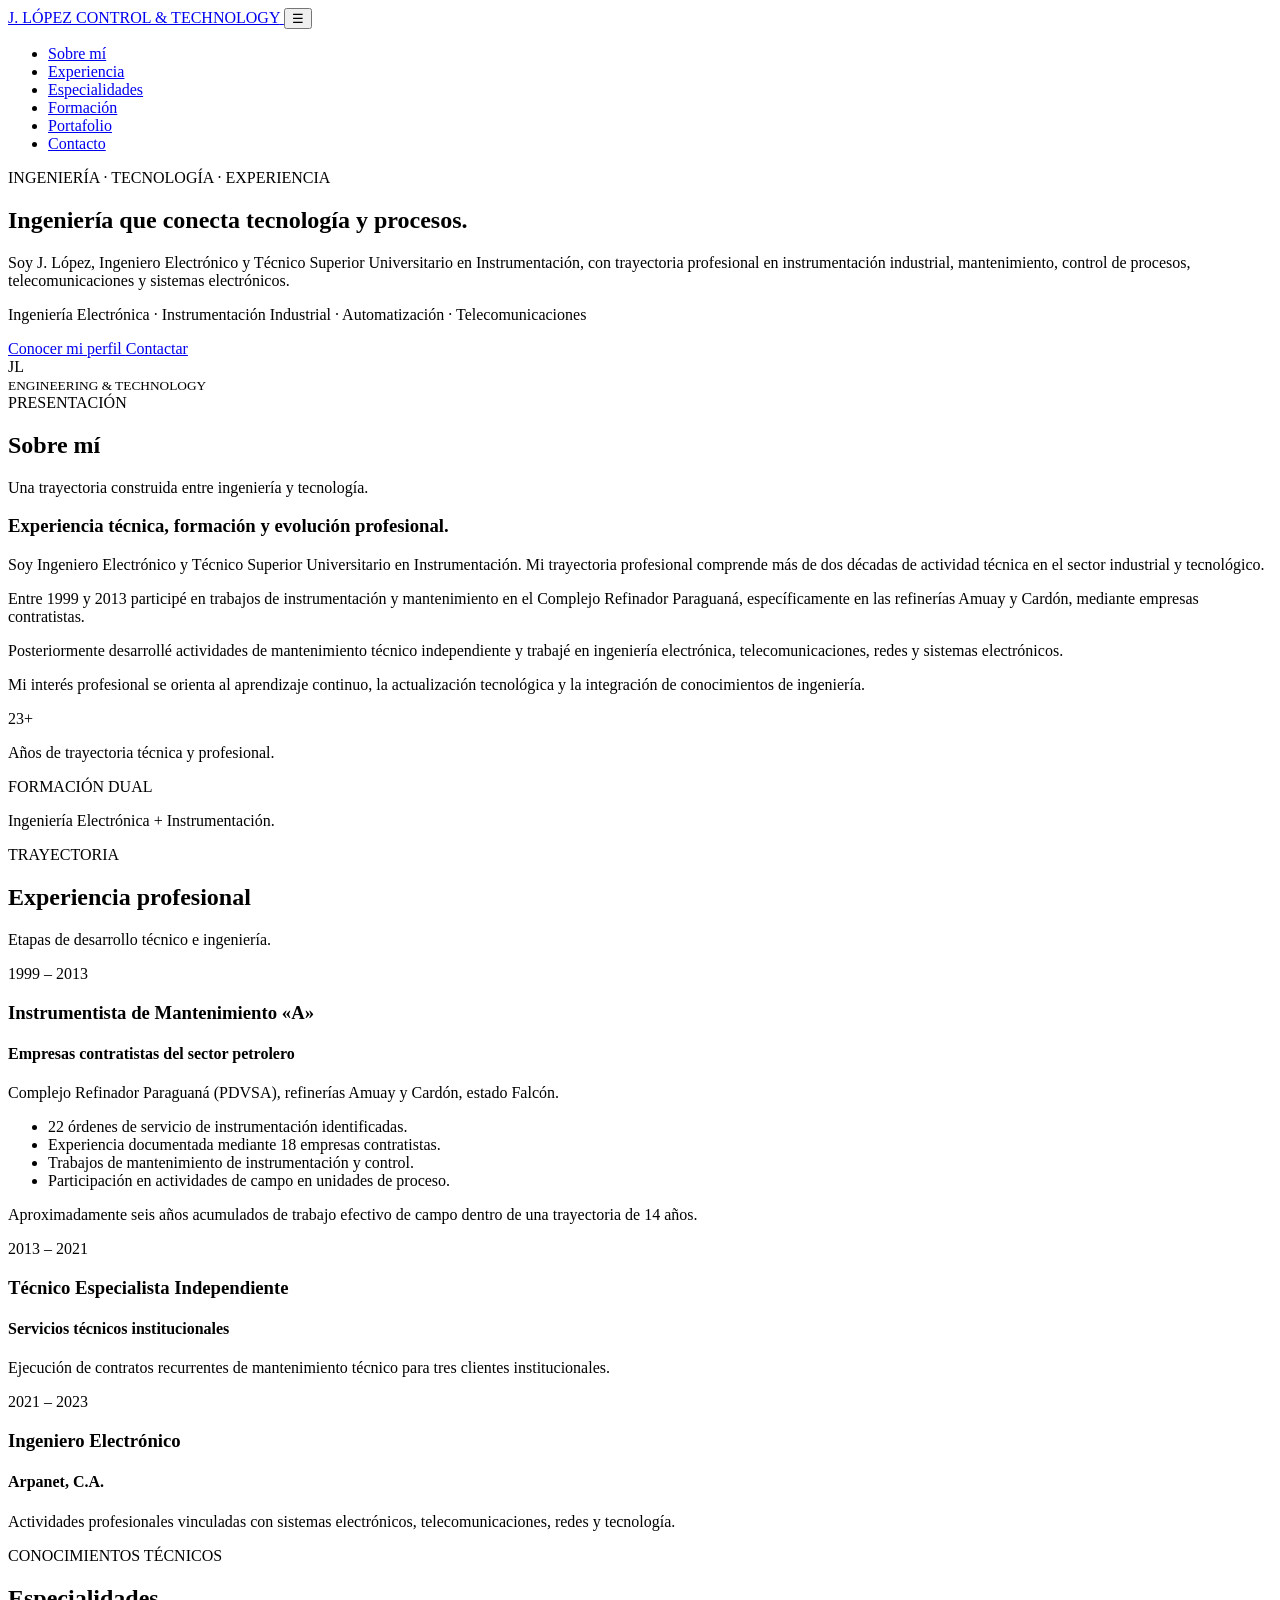
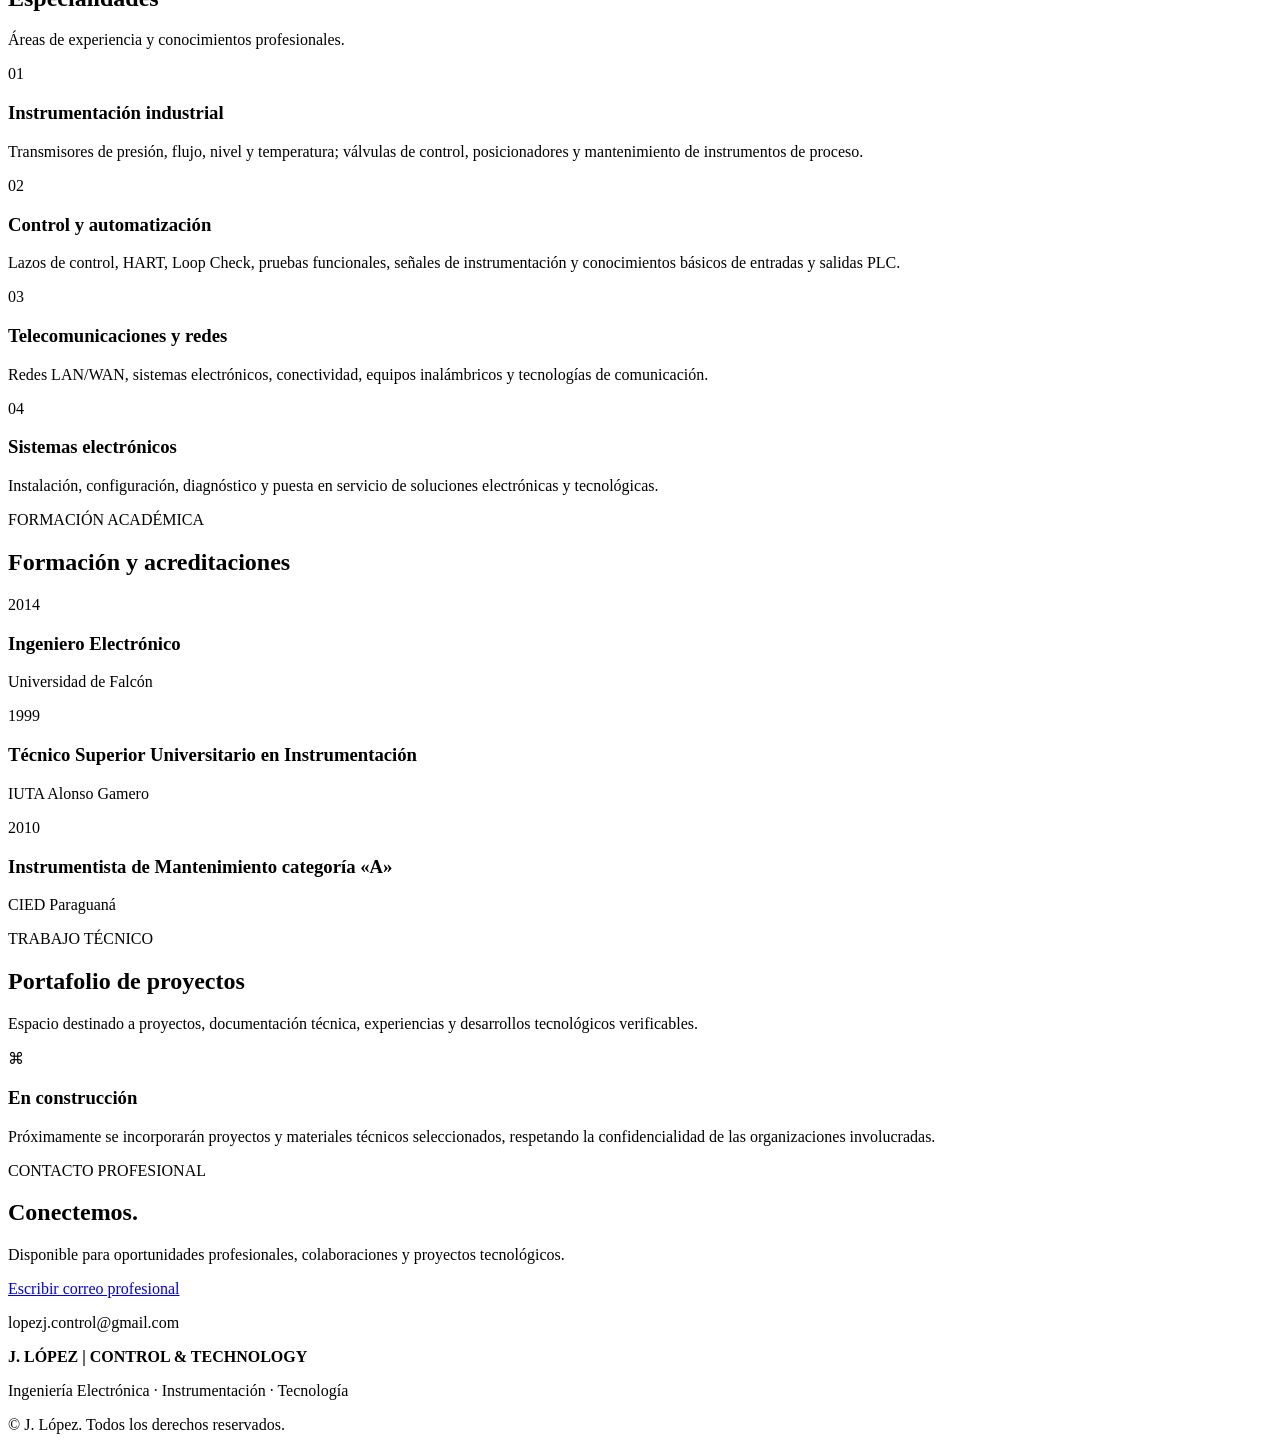
==== index.html @ f1b4beee "Crear estructura inicial de la página web This is the initial commit of the index.html file, which s" ====
<!DOCTYPE html>
<html lang="es">
<head>
  <meta charset="UTF-8">
  <meta name="viewport" content="width=device-width, initial-scale=1.0">

  <meta name="description" content="J. López, Ingeniero Electrónico y TSU en Instrumentación. Experiencia en instrumentación industrial, control, automatización y tecnología.">

  <meta name="author" content="J. López">
  <meta name="theme-color" content="#101e35">

  <title>J. López | Control & Technology</title>

  <link rel="stylesheet" href="css/styles.css">
  <script src="js/main.js" defer></script>
</head>

<body>

  <!-- ENCABEZADO -->
  <header class="header">
    <nav class="navbar container" aria-label="Navegación principal">

      <a href="#inicio" class="brand">
        <span class="brand-name">J. LÓPEZ</span>
        <span class="brand-subtitle">CONTROL & TECHNOLOGY</span>
      </a>

      <button class="menu-toggle"
        id="menu-toggle"
        aria-label="Abrir menú"
        aria-expanded="false"
        aria-controls="nav-links">
        ☰
      </button>

      <ul class="nav-links" id="nav-links">
        <li><a href="#sobre-mi">Sobre mí</a></li>
        <li><a href="#experiencia">Experiencia</a></li>
        <li><a href="#especialidades">Especialidades</a></li>
        <li><a href="#formacion">Formación</a></li>
        <li><a href="#portafolio">Portafolio</a></li>
        <li><a href="#contacto" class="nav-contact">Contacto</a></li>
      </ul>

    </nav>
  </header>

  <main>

    <!-- INICIO -->
    <section class="hero" id="inicio">
      <div class="container hero-content">

        <div class="hero-text">
          <span class="eyebrow">
            INGENIERÍA · TECNOLOGÍA · EXPERIENCIA
          </span>

          <h1>
            Ingeniería que conecta
            <span>tecnología y procesos.</span>
          </h1>

          <p class="hero-description">
            Soy J. López, Ingeniero Electrónico y Técnico Superior
            Universitario en Instrumentación, con trayectoria
            profesional en instrumentación industrial, mantenimiento,
            control de procesos, telecomunicaciones y sistemas electrónicos.
          </p>

          <p class="hero-specialties">
            Ingeniería Electrónica · Instrumentación Industrial ·
            Automatización · Telecomunicaciones
          </p>

          <div class="hero-buttons">
            <a href="#sobre-mi" class="button button-primary">
              Conocer mi perfil
            </a>

            <a href="#contacto" class="button button-outline">
              Contactar
            </a>
          </div>
        </div>

        <div class="hero-mark" aria-label="J L">
          <span>JL</span>
          <div class="circuit-line"></div>
          <small>ENGINEERING & TECHNOLOGY</small>
        </div>

      </div>
    </section>

    <!-- SOBRE MI -->
    <section class="section" id="sobre-mi">
      <div class="container">

        <div class="section-heading">
          <span class="eyebrow">PRESENTACIÓN</span>
          <h2>Sobre mí</h2>
          <p>Una trayectoria construida entre ingeniería y tecnología.</p>
        </div>

        <div class="about-content">
          <div class="about-text">
            <h3>Experiencia técnica, formación y evolución profesional.</h3>

            <p>
              Soy Ingeniero Electrónico y Técnico Superior Universitario
              en Instrumentación. Mi trayectoria profesional comprende
              más de dos décadas de actividad técnica en el sector
              industrial y tecnológico.
            </p>

            <p>
              Entre 1999 y 2013 participé en trabajos de instrumentación
              y mantenimiento en el Complejo Refinador Paraguaná,
              específicamente en las refinerías Amuay y Cardón,
              mediante empresas contratistas.
            </p>

            <p>
              Posteriormente desarrollé actividades de mantenimiento
              técnico independiente y trabajé en ingeniería electrónica,
              telecomunicaciones, redes y sistemas electrónicos.
            </p>

            <p>
              Mi interés profesional se orienta al aprendizaje continuo,
              la actualización tecnológica y la integración de
              conocimientos de ingeniería.
            </p>
          </div>

          <aside class="about-highlight">
            <span class="highlight-number">23+</span>
            <p>Años de trayectoria técnica y profesional.</p>
            <div class="highlight-divider"></div>
            <span class="highlight-label">FORMACIÓN DUAL</span>
            <p>Ingeniería Electrónica + Instrumentación.</p>
          </aside>
        </div>

      </div>
    </section>

    <!-- EXPERIENCIA -->
    <section class="section section-dark" id="experiencia">
      <div class="container">

        <div class="section-heading">
          <span class="eyebrow">TRAYECTORIA</span>
          <h2>Experiencia profesional</h2>
          <p>Etapas de desarrollo técnico e ingeniería.</p>
        </div>

        <div class="timeline">

          <article class="timeline-item">
            <span class="timeline-date">1999 – 2013</span>
            <div class="timeline-content">
              <h3>Instrumentista de Mantenimiento «A»</h3>
              <h4>Empresas contratistas del sector petrolero</h4>
              <p>
                Complejo Refinador Paraguaná (PDVSA),
                refinerías Amuay y Cardón, estado Falcón.
              </p>
              <ul>
                <li>22 órdenes de servicio de instrumentación identificadas.</li>
                <li>Experiencia documentada mediante 18 empresas contratistas.</li>
                <li>Trabajos de mantenimiento de instrumentación y control.</li>
                <li>Participación en actividades de campo en unidades de proceso.</li>
              </ul>
              <p class="technical-note">
                Aproximadamente seis años acumulados de trabajo efectivo
                de campo dentro de una trayectoria de 14 años.
              </p>
            </div>
          </article>

          <article class="timeline-item">
            <span class="timeline-date">2013 – 2021</span>
            <div class="timeline-content">
              <h3>Técnico Especialista Independiente</h3>
              <h4>Servicios técnicos institucionales</h4>
              <p>
                Ejecución de contratos recurrentes de mantenimiento
                técnico para tres clientes institucionales.
              </p>
            </div>
          </article>

          <article class="timeline-item">
            <span class="timeline-date">2021 – 2023</span>
            <div class="timeline-content">
              <h3>Ingeniero Electrónico</h3>
              <h4>Arpanet, C.A.</h4>
              <p>
                Actividades profesionales vinculadas con sistemas
                electrónicos, telecomunicaciones, redes y tecnología.
              </p>
            </div>
          </article>

        </div>
      </div>
    </section>

    <!-- ESPECIALIDADES -->
    <section class="section" id="especialidades">
      <div class="container">

        <div class="section-heading">
          <span class="eyebrow">CONOCIMIENTOS TÉCNICOS</span>
          <h2>Especialidades</h2>
          <p>Áreas de experiencia y conocimientos profesionales.</p>
        </div>

        <div class="specialty-grid">

          <article class="specialty-card">
            <span class="card-number">01</span>
            <h3>Instrumentación industrial</h3>
            <p>
              Transmisores de presión, flujo, nivel y temperatura;
              válvulas de control, posicionadores y mantenimiento
              de instrumentos de proceso.
            </p>
          </article>

          <article class="specialty-card">
            <span class="card-number">02</span>
            <h3>Control y automatización</h3>
            <p>
              Lazos de control, HART, Loop Check, pruebas funcionales,
              señales de instrumentación y conocimientos básicos
              de entradas y salidas PLC.
            </p>
          </article>

          <article class="specialty-card">
            <span class="card-number">03</span>
            <h3>Telecomunicaciones y redes</h3>
            <p>
              Redes LAN/WAN, sistemas electrónicos, conectividad,
              equipos inalámbricos y tecnologías de comunicación.
            </p>
          </article>

          <article class="specialty-card">
            <span class="card-number">04</span>
            <h3>Sistemas electrónicos</h3>
            <p>
              Instalación, configuración, diagnóstico y puesta
              en servicio de soluciones electrónicas y tecnológicas.
            </p>
          </article>

        </div>
      </div>
    </section>

    <!-- FORMACION -->
    <section class="section section-light" id="formacion">
      <div class="container">

        <div class="section-heading">
          <span class="eyebrow">FORMACIÓN ACADÉMICA</span>
          <h2>Formación y acreditaciones</h2>
        </div>

        <div class="education-list">

          <article class="education-item">
            <span class="education-year">2014</span>
            <div>
              <h3>Ingeniero Electrónico</h3>
              <p>Universidad de Falcón</p>
            </div>
          </article>

          <article class="education-item">
            <span class="education-year">1999</span>
            <div>
              <h3>Técnico Superior Universitario en Instrumentación</h3>
              <p>IUTA Alonso Gamero</p>
            </div>
          </article>

          <article class="education-item">
            <span class="education-year">2010</span>
            <div>
              <h3>Instrumentista de Mantenimiento categoría «A»</h3>
              <p>CIED Paraguaná</p>
            </div>
          </article>

        </div>
      </div>
    </section>

    <!-- PORTAFOLIO -->
    <section class="section" id="portafolio">
      <div class="container">

        <div class="section-heading">
          <span class="eyebrow">TRABAJO TÉCNICO</span>
          <h2>Portafolio de proyectos</h2>
          <p>
            Espacio destinado a proyectos, documentación técnica,
            experiencias y desarrollos tecnológicos verificables.
          </p>
        </div>

        <div class="portfolio-empty">
          <span class="portfolio-icon">⌘</span>
          <h3>En construcción</h3>
          <p>
            Próximamente se incorporarán proyectos y materiales
            técnicos seleccionados, respetando la confidencialidad
            de las organizaciones involucradas.
          </p>
        </div>

      </div>
    </section>

    <!-- CONTACTO -->
    <section class="section section-dark" id="contacto">
      <div class="container contact-content">

        <div class="section-heading">
          <span class="eyebrow">CONTACTO PROFESIONAL</span>
          <h2>Conectemos.</h2>
          <p>
            Disponible para oportunidades profesionales,
            colaboraciones y proyectos tecnológicos.
          </p>
        </div>

        <a class="button button-primary"
          href="mailto:lopezj.control@gmail.com">
          Escribir correo profesional
        </a>

        <p class="contact-email">
          lopezj.control@gmail.com
        </p>

      </div>
    </section>

  </main>

  <!-- PIE DE PAGINA -->
  <footer class="footer">
    <div class="container footer-content">
      <div>
        <strong>J. LÓPEZ | CONTROL & TECHNOLOGY</strong>
        <p>Ingeniería Electrónica · Instrumentación · Tecnología</p>
      </div>

      <p>
        © <span id="current-year"></span> J. López.
        Todos los derechos reservados.
      </p>
    </div>
  </footer>

</body>
</html>
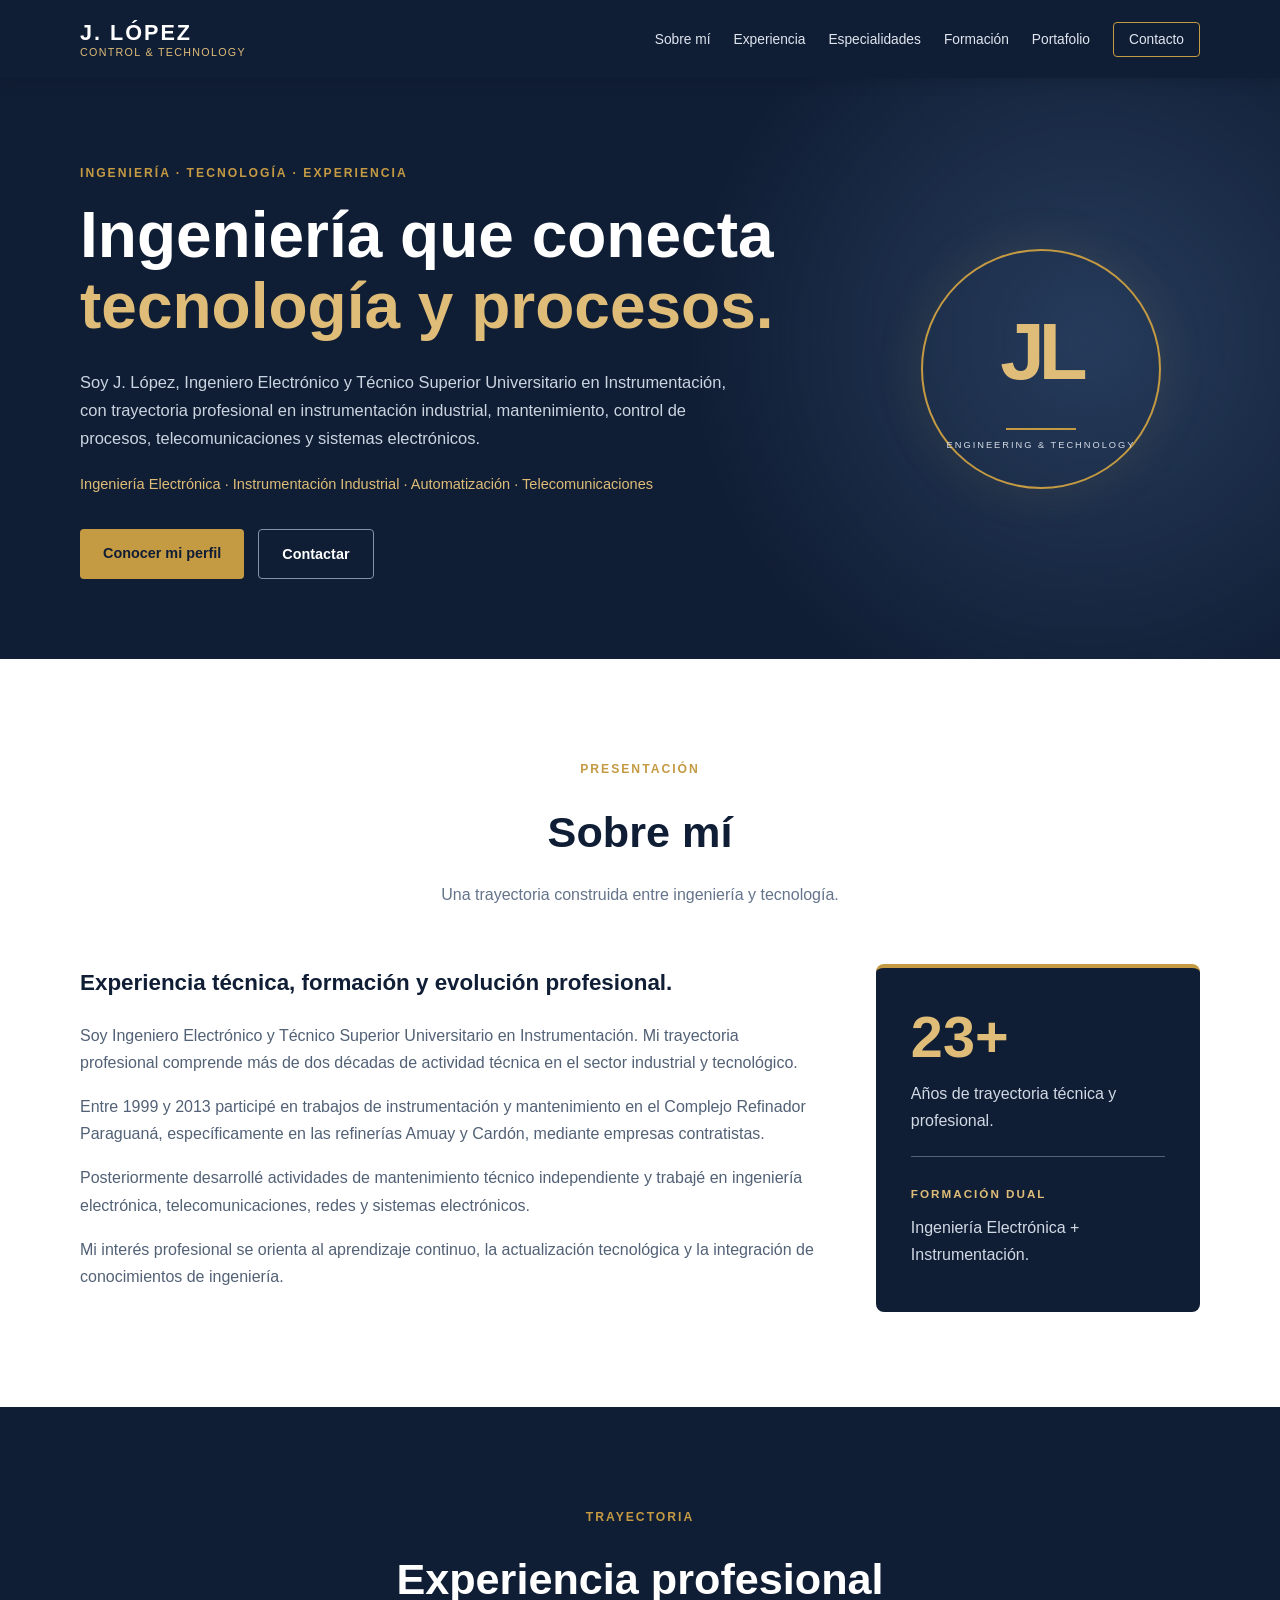
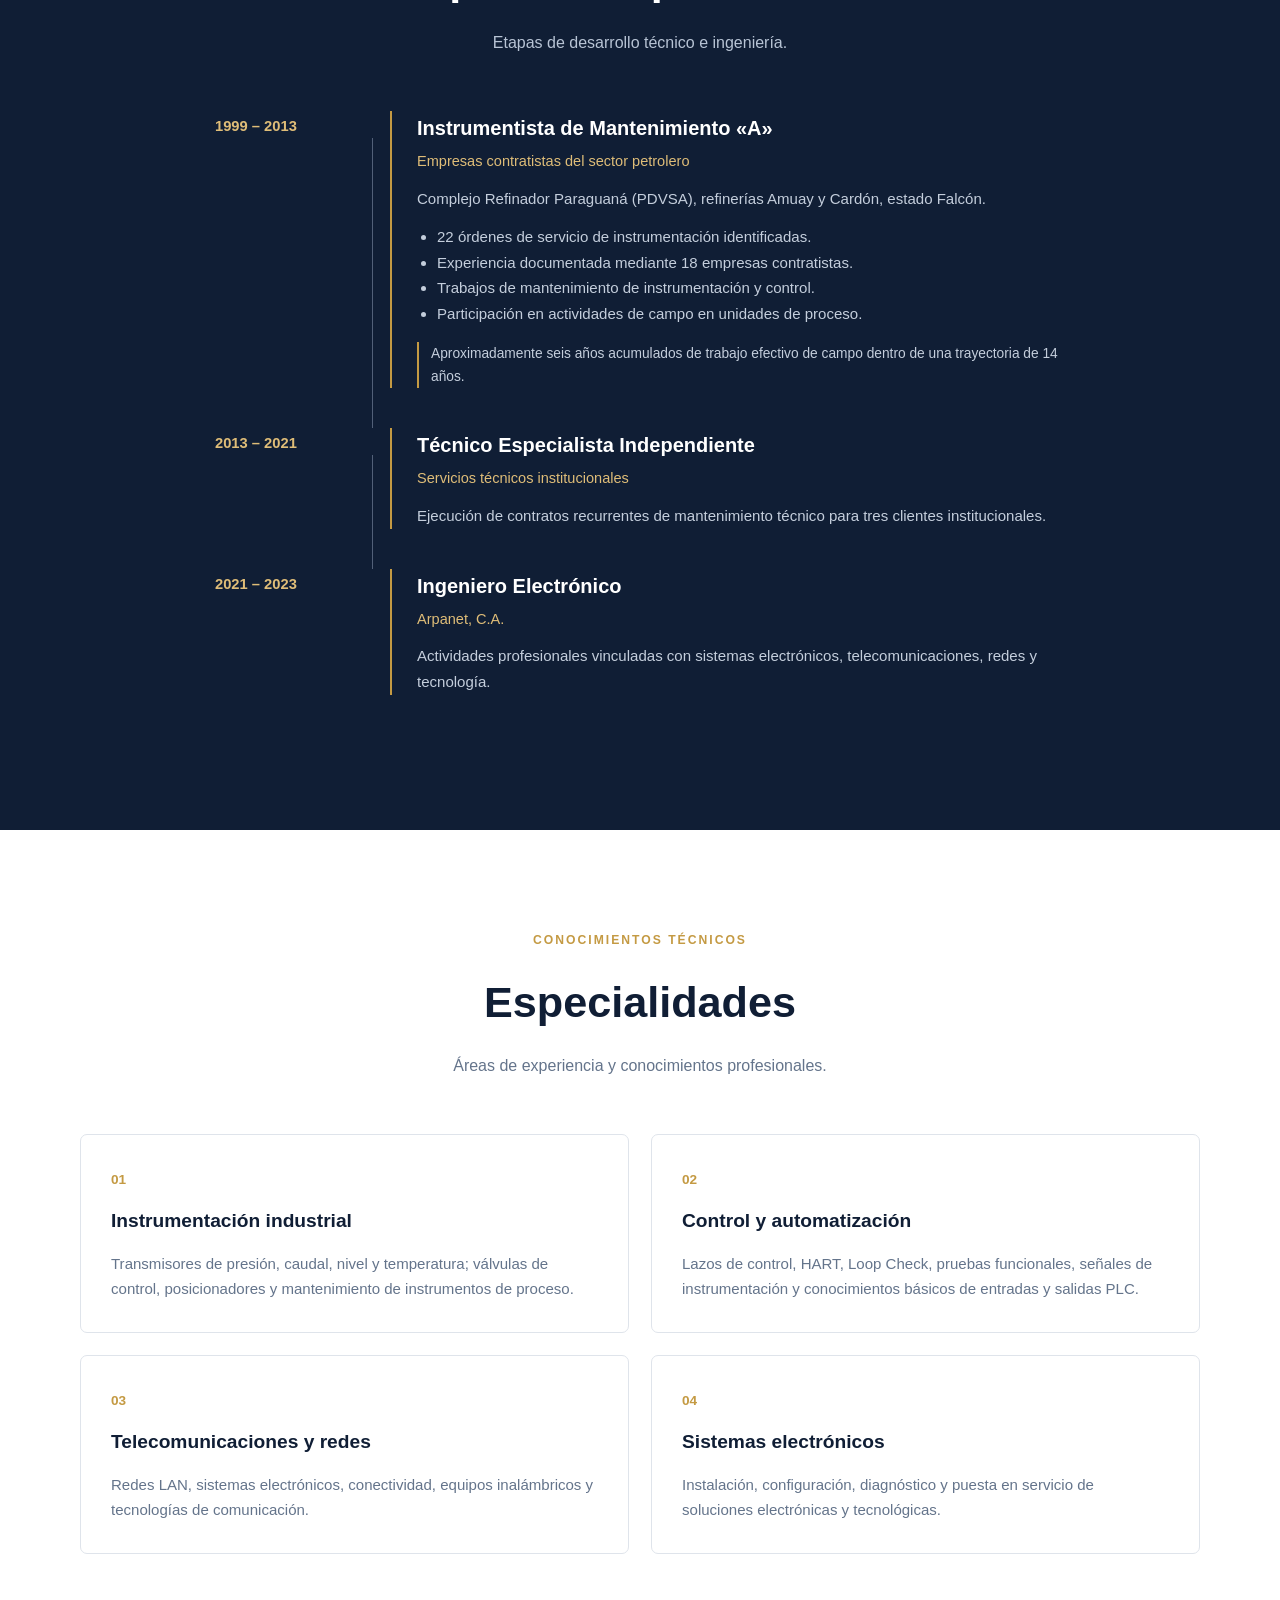
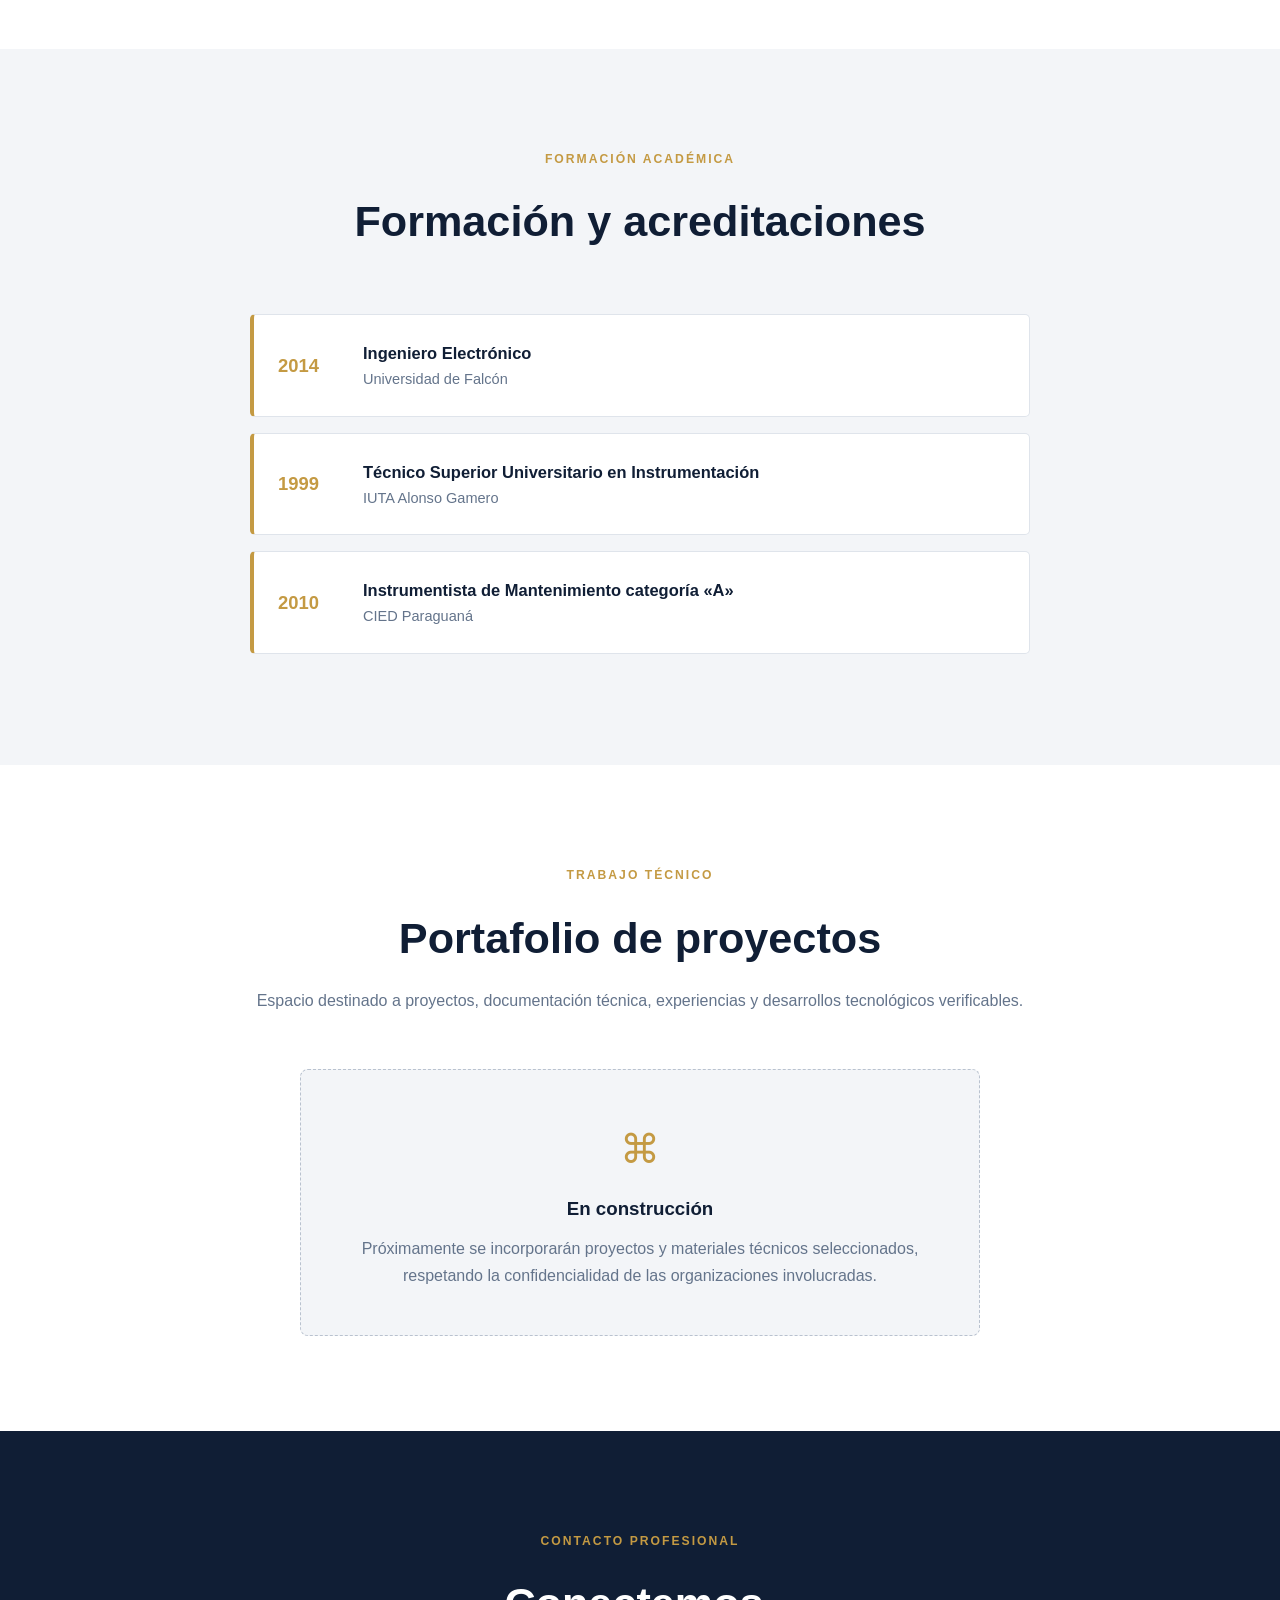
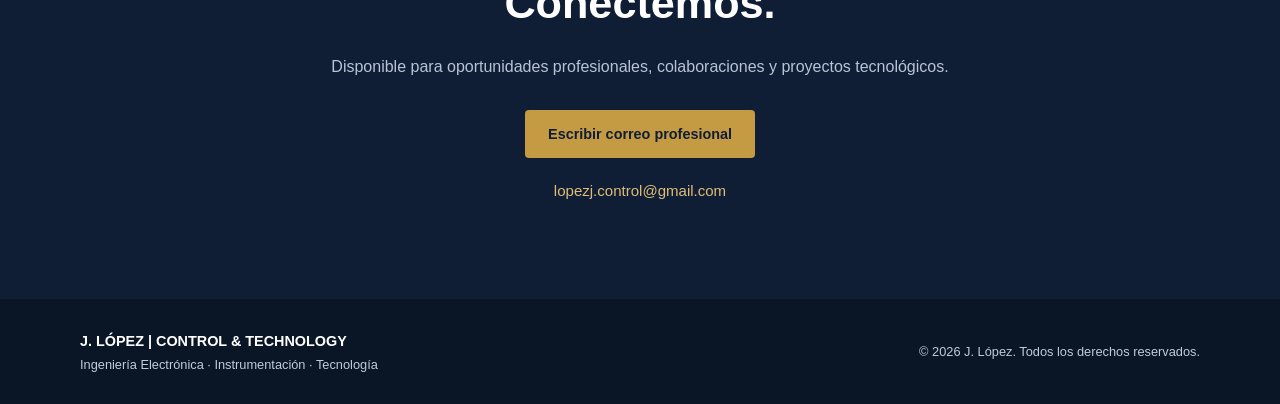
==== commit 91004dd2: "Crear estructura inicial de la página web" ====
--- a/index.html
+++ b/index.html
@@ -226,7 +226,7 @@
             <span class="card-number">01</span>
             <h3>Instrumentación industrial</h3>
             <p>
-              Transmisores de presión, flujo, nivel y temperatura;
+              Transmisores de presión, caudal, nivel y temperatura;
               válvulas de control, posicionadores y mantenimiento
               de instrumentos de proceso.
             </p>
@@ -246,7 +246,7 @@
             <span class="card-number">03</span>
             <h3>Telecomunicaciones y redes</h3>
             <p>
-              Redes LAN/WAN, sistemas electrónicos, conectividad,
+              Redes LAN, sistemas electrónicos, conectividad,
               equipos inalámbricos y tecnologías de comunicación.
             </p>
           </article>
--- a/css/styles.css
+++ b/css/styles.css
@@ -0,0 +1,646 @@
+
+/* =========================================
+   J. LOPEZ | CONTROL & TECHNOLOGY
+   Hoja de estilos principal
+   ========================================= */
+
+:root {
+  --navy: #101e35;
+  --navy-light: #1b2e4b;
+  --gold: #c49a43;
+  --gold-light: #dfbd78;
+  --white: #ffffff;
+  --gray: #64748b;
+  --light: #f3f5f8;
+  --border: #dfe4eb;
+  --font: Arial, Helvetica, sans-serif;
+}
+
+* {
+  margin: 0;
+  padding: 0;
+  box-sizing: border-box;
+}
+
+html {
+  scroll-behavior: smooth;
+  scroll-padding-top: 90px;
+}
+
+body {
+  font-family: var(--font);
+  color: #253247;
+  background: var(--white);
+  line-height: 1.7;
+}
+
+a {
+  text-decoration: none;
+  color: inherit;
+}
+
+ul {
+  padding-left: 20px;
+}
+
+.container {
+  width: min(1120px, 90%);
+  margin: auto;
+}
+
+/* ENCABEZADO */
+
+.header {
+  background: var(--navy);
+  color: var(--white);
+  position: sticky;
+  top: 0;
+  z-index: 100;
+  box-shadow: 0 3px 15px rgba(0,0,0,.15);
+}
+
+.navbar {
+  min-height: 78px;
+  display: flex;
+  justify-content: space-between;
+  align-items: center;
+  gap: 25px;
+}
+
+.brand {
+  display: flex;
+  flex-direction: column;
+  line-height: 1.2;
+}
+
+.brand-name {
+  font-size: 1.35rem;
+  font-weight: 800;
+  letter-spacing: 2px;
+}
+
+.brand-subtitle {
+  font-size: .67rem;
+  color: var(--gold-light);
+  letter-spacing: 1.3px;
+}
+
+.nav-links {
+  display: flex;
+  align-items: center;
+  gap: 23px;
+  list-style: none;
+  padding: 0;
+}
+
+.nav-links a {
+  font-size: .86rem;
+  color: #e0e6ef;
+  transition: color .2s;
+}
+
+.nav-links a:hover {
+  color: var(--gold-light);
+}
+
+.nav-links .nav-contact {
+  border: 1px solid var(--gold);
+  padding: 9px 15px;
+  border-radius: 4px;
+}
+
+.menu-toggle {
+  display: none;
+  border: 1px solid var(--gold);
+  background: transparent;
+  color: white;
+  font-size: 1.5rem;
+  padding: 4px 11px;
+  border-radius: 4px;
+  cursor: pointer;
+}
+
+/* PORTADA */
+
+.hero {
+  background:
+    radial-gradient(circle at 85% 45%, #263b5b 0, transparent 35%),
+    var(--navy);
+  color: white;
+  min-height: 560px;
+  display: flex;
+  align-items: center;
+  padding: 80px 0;
+}
+
+.hero-content {
+  display: grid;
+  grid-template-columns: 1.4fr .6fr;
+  align-items: center;
+  gap: 60px;
+}
+
+.eyebrow {
+  display: inline-block;
+  color: var(--gold);
+  font-size: .76rem;
+  font-weight: bold;
+  letter-spacing: 2px;
+  margin-bottom: 16px;
+}
+
+.hero h1 {
+  font-size: clamp(2.5rem, 5vw, 4.3rem);
+  line-height: 1.12;
+  margin-bottom: 25px;
+  max-width: 700px;
+}
+
+.hero h1 span {
+  color: var(--gold-light);
+}
+
+.hero-description {
+  color: #cbd5e1;
+  max-width: 660px;
+  font-size: 1.03rem;
+}
+
+.hero-specialties {
+  color: var(--gold-light);
+  margin-top: 20px;
+  font-size: .91rem;
+}
+
+.hero-buttons {
+  display: flex;
+  flex-wrap: wrap;
+  gap: 14px;
+  margin-top: 32px;
+}
+
+.button {
+  display: inline-block;
+  padding: 12px 23px;
+  border-radius: 4px;
+  font-size: .9rem;
+  font-weight: bold;
+  transition: .2s;
+  text-align: center;
+}
+
+.button-primary {
+  background: var(--gold);
+  color: var(--navy);
+}
+
+.button-primary:hover {
+  background: var(--gold-light);
+  transform: translateY(-2px);
+}
+
+.button-outline {
+  color: white;
+  border: 1px solid #8492a6;
+}
+
+.button-outline:hover {
+  border-color: var(--gold);
+  color: var(--gold-light);
+}
+
+.hero-mark {
+  width: 240px;
+  height: 240px;
+  margin: auto;
+  border: 2px solid var(--gold);
+  border-radius: 50%;
+  display: flex;
+  flex-direction: column;
+  align-items: center;
+  justify-content: center;
+  position: relative;
+  box-shadow: 0 0 50px rgba(196,154,67,.12);
+}
+
+.hero-mark span {
+  font-size: 5rem;
+  color: var(--gold-light);
+  font-weight: 800;
+  letter-spacing: -6px;
+}
+
+.hero-mark small {
+  font-size: .58rem;
+  letter-spacing: 2px;
+  color: #d5dce6;
+}
+
+.circuit-line {
+  width: 70px;
+  height: 2px;
+  background: var(--gold);
+  margin: 8px 0;
+}
+
+/* SECCIONES GENERALES */
+
+.section {
+  padding: 95px 0;
+}
+
+.section-heading {
+  text-align: center;
+  margin-bottom: 55px;
+}
+
+.section-heading h2 {
+  font-size: clamp(2rem, 4vw, 2.7rem);
+  color: var(--navy);
+  margin-bottom: 12px;
+}
+
+.section-heading p {
+  color: var(--gray);
+}
+
+.section-dark {
+  background: var(--navy);
+  color: white;
+}
+
+.section-dark .section-heading h2 {
+  color: white;
+}
+
+.section-dark .section-heading p {
+  color: #b8c4d5;
+}
+
+.section-light {
+  background: var(--light);
+}
+
+/* SOBRE MI */
+
+.about-content {
+  display: grid;
+  grid-template-columns: 1.6fr .7fr;
+  gap: 55px;
+  align-items: start;
+}
+
+.about-text h3 {
+  color: var(--navy);
+  font-size: 1.4rem;
+  margin-bottom: 20px;
+}
+
+.about-text p {
+  color: #526176;
+  margin-bottom: 17px;
+}
+
+.about-highlight {
+  background: var(--navy);
+  color: white;
+  padding: 35px;
+  border-radius: 8px;
+  border-top: 4px solid var(--gold);
+}
+
+.highlight-number {
+  color: var(--gold-light);
+  font-size: 3.6rem;
+  font-weight: 800;
+  line-height: 1.2;
+}
+
+.about-highlight p {
+  color: #d1d9e4;
+  margin: 8px 0;
+}
+
+.highlight-divider {
+  height: 1px;
+  background: #526078;
+  margin: 22px 0;
+}
+
+.highlight-label {
+  font-size: .73rem;
+  letter-spacing: 2px;
+  color: var(--gold-light);
+  font-weight: bold;
+}
+
+/* EXPERIENCIA */
+
+.timeline {
+  max-width: 850px;
+  margin: auto;
+}
+
+.timeline-item {
+  display: grid;
+  grid-template-columns: 145px 1fr;
+  gap: 30px;
+  padding: 0 0 40px;
+  position: relative;
+}
+
+.timeline-item:not(:last-child)::after {
+  content: "";
+  position: absolute;
+  left: 157px;
+  top: 27px;
+  bottom: 0;
+  width: 1px;
+  background: #526078;
+}
+
+.timeline-date {
+  color: var(--gold-light);
+  font-weight: bold;
+  font-size: .92rem;
+  padding-top: 3px;
+}
+
+.timeline-content {
+  border-left: 2px solid var(--gold);
+  padding-left: 25px;
+}
+
+.timeline-content h3 {
+  font-size: 1.25rem;
+  margin-bottom: 4px;
+}
+
+.timeline-content h4 {
+  color: var(--gold-light);
+  font-size: .91rem;
+  font-weight: normal;
+  margin-bottom: 12px;
+}
+
+.timeline-content p,
+.timeline-content li {
+  color: #c4cedc;
+  font-size: .94rem;
+}
+
+.timeline-content ul {
+  margin: 13px 0;
+}
+
+.technical-note {
+  border-left: 2px solid var(--gold);
+  padding-left: 12px;
+  margin-top: 15px;
+  font-size: .86rem !important;
+}
+
+/* ESPECIALIDADES */
+
+.specialty-grid {
+  display: grid;
+  grid-template-columns: repeat(2, 1fr);
+  gap: 22px;
+}
+
+.specialty-card {
+  padding: 30px;
+  border: 1px solid var(--border);
+  border-radius: 7px;
+  background: white;
+  transition: .25s;
+}
+
+.specialty-card:hover {
+  border-color: var(--gold);
+  transform: translateY(-4px);
+  box-shadow: 0 10px 30px rgba(16,30,53,.07);
+}
+
+.card-number {
+  color: var(--gold);
+  font-weight: bold;
+  font-size: .85rem;
+}
+
+.specialty-card h3 {
+  color: var(--navy);
+  font-size: 1.2rem;
+  margin: 13px 0;
+}
+
+.specialty-card p {
+  color: var(--gray);
+  font-size: .94rem;
+}
+
+/* FORMACION */
+
+.education-list {
+  max-width: 780px;
+  margin: auto;
+}
+
+.education-item {
+  display: flex;
+  align-items: center;
+  gap: 25px;
+  background: white;
+  border: 1px solid var(--border);
+  border-left: 4px solid var(--gold);
+  border-radius: 5px;
+  padding: 24px;
+  margin-bottom: 16px;
+}
+
+.education-year {
+  font-weight: bold;
+  font-size: 1.15rem;
+  color: var(--gold);
+  min-width: 60px;
+}
+
+.education-item h3 {
+  color: var(--navy);
+  font-size: 1.03rem;
+}
+
+.education-item p {
+  color: var(--gray);
+  font-size: .91rem;
+}
+
+/* PORTAFOLIO */
+
+.portfolio-empty {
+  max-width: 680px;
+  margin: auto;
+  padding: 45px 30px;
+  border: 1px dashed #b9c2cf;
+  border-radius: 8px;
+  text-align: center;
+  background: var(--light);
+}
+
+.portfolio-icon {
+  font-size: 2.5rem;
+  color: var(--gold);
+}
+
+.portfolio-empty h3 {
+  color: var(--navy);
+  margin: 10px 0;
+}
+
+.portfolio-empty p {
+  color: var(--gray);
+}
+
+/* CONTACTO */
+
+.contact-content {
+  text-align: center;
+}
+
+.contact-content .section-heading {
+  margin-bottom: 30px;
+}
+
+.contact-email {
+  color: var(--gold-light);
+  margin-top: 20px;
+  font-size: .94rem;
+}
+
+/* PIE DE PAGINA */
+
+.footer {
+  background: #0a1526;
+  color: #c1ccda;
+  padding: 28px 0;
+}
+
+.footer-content {
+  display: flex;
+  justify-content: space-between;
+  align-items: center;
+  gap: 20px;
+}
+
+.footer strong {
+  color: white;
+  font-size: .9rem;
+}
+
+.footer p {
+  font-size: .8rem;
+}
+
+/* ADAPTACION A MOVILES */
+
+@media (max-width: 850px) {
+
+  .menu-toggle {
+    display: block;
+  }
+
+  .nav-links {
+    display: none;
+    position: absolute;
+    top: 78px;
+    left: 0;
+    right: 0;
+    padding: 20px 5%;
+    background: var(--navy-light);
+    flex-direction: column;
+    align-items: stretch;
+    gap: 17px;
+  }
+
+  .nav-links.active {
+    display: flex;
+  }
+
+  .nav-links a {
+    display: block;
+    padding: 7px 0;
+  }
+
+  .hero-content {
+    grid-template-columns: 1fr;
+    text-align: center;
+  }
+
+  .hero-mark {
+    width: 180px;
+    height: 180px;
+  }
+
+  .hero-mark span {
+    font-size: 3.8rem;
+  }
+
+  .hero-buttons {
+    justify-content: center;
+  }
+
+  .about-content {
+    grid-template-columns: 1fr;
+  }
+
+  .about-highlight {
+    max-width: 420px;
+  }
+}
+
+@media (max-width: 600px) {
+
+  .container {
+    width: 90%;
+  }
+
+  .section {
+    padding: 70px 0;
+  }
+
+  .hero {
+    padding: 65px 0;
+  }
+
+  .hero h1 {
+    font-size: 2.45rem;
+  }
+
+  .specialty-grid {
+    grid-template-columns: 1fr;
+  }
+
+  .timeline-item {
+    grid-template-columns: 1fr;
+    gap: 10px;
+  }
+
+  .timeline-item:not(:last-child)::after {
+    display: none;
+  }
+
+  .timeline-content {
+    margin-left: 0;
+  }
+
+  .education-item {
+    align-items: flex-start;
+    gap: 15px;
+  }
+
+  .footer-content {
+    flex-direction: column;
+    text-align: center;
+  }
+
+}
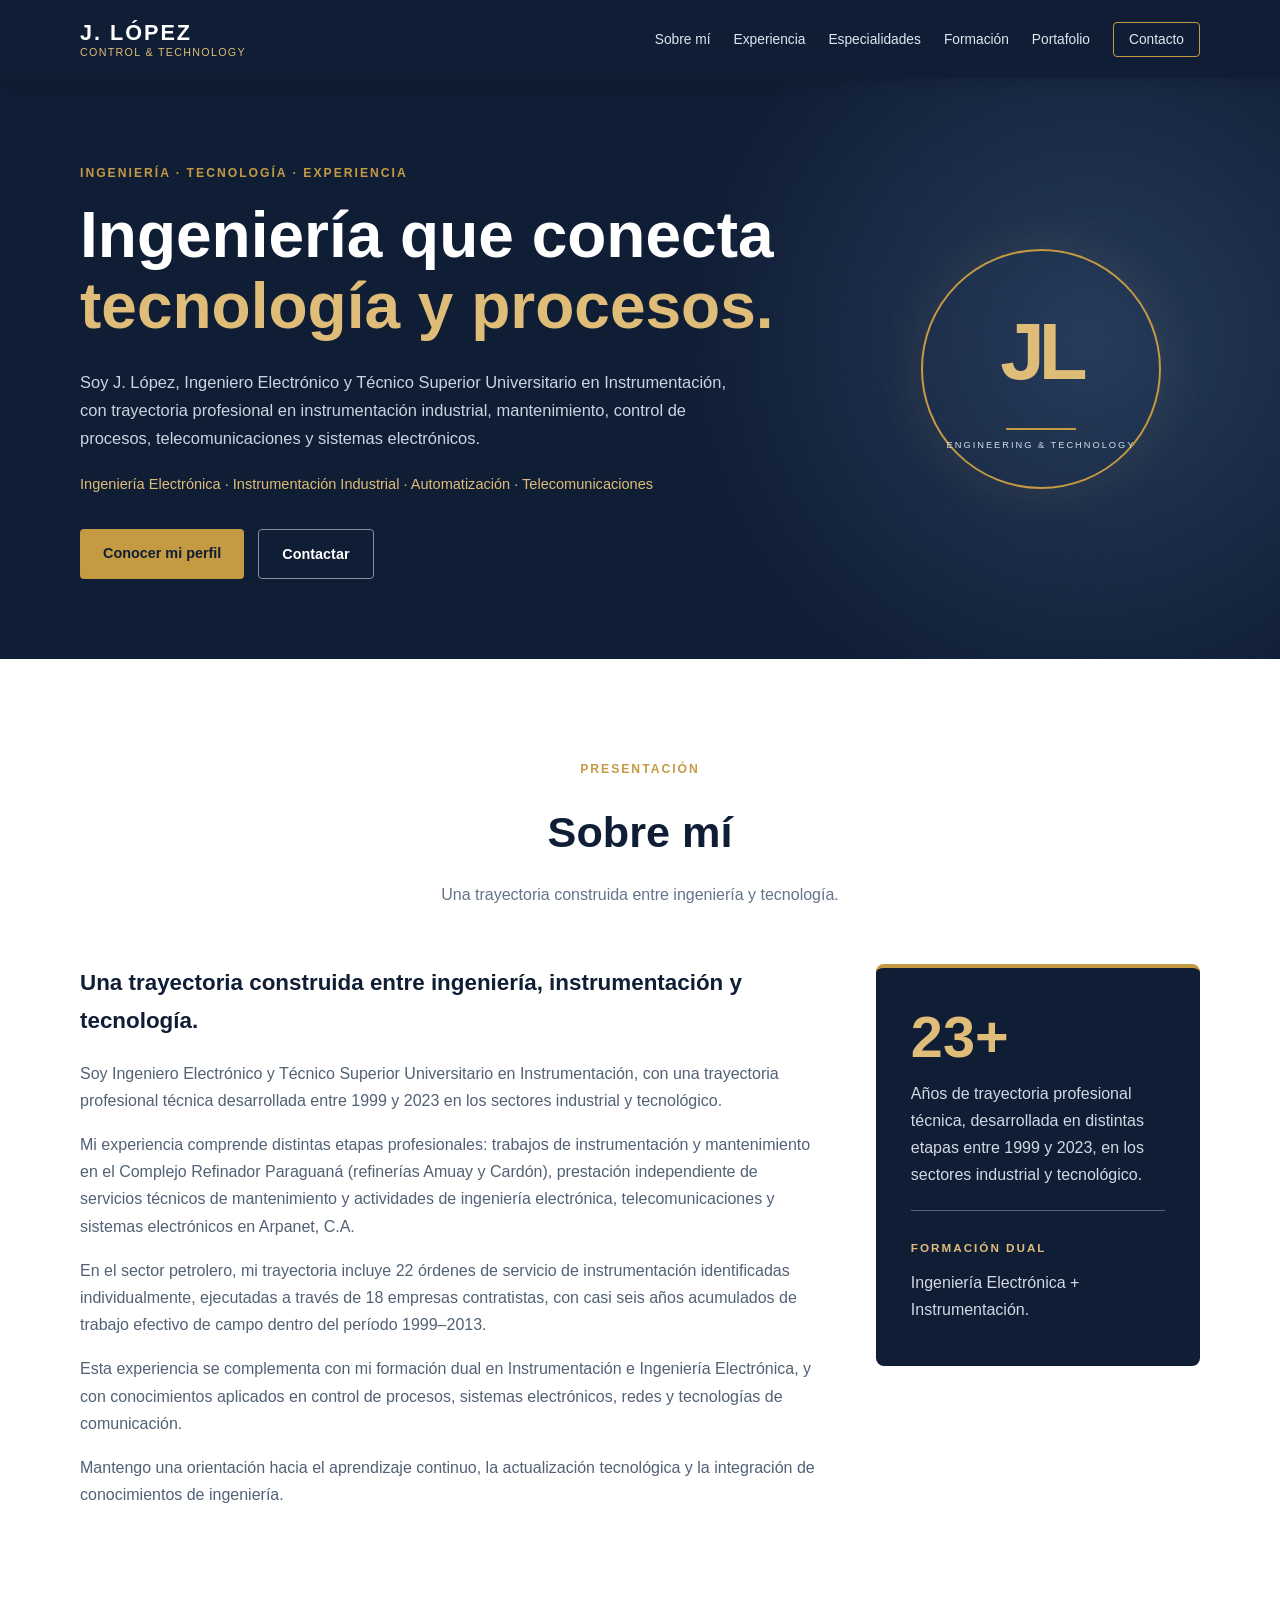
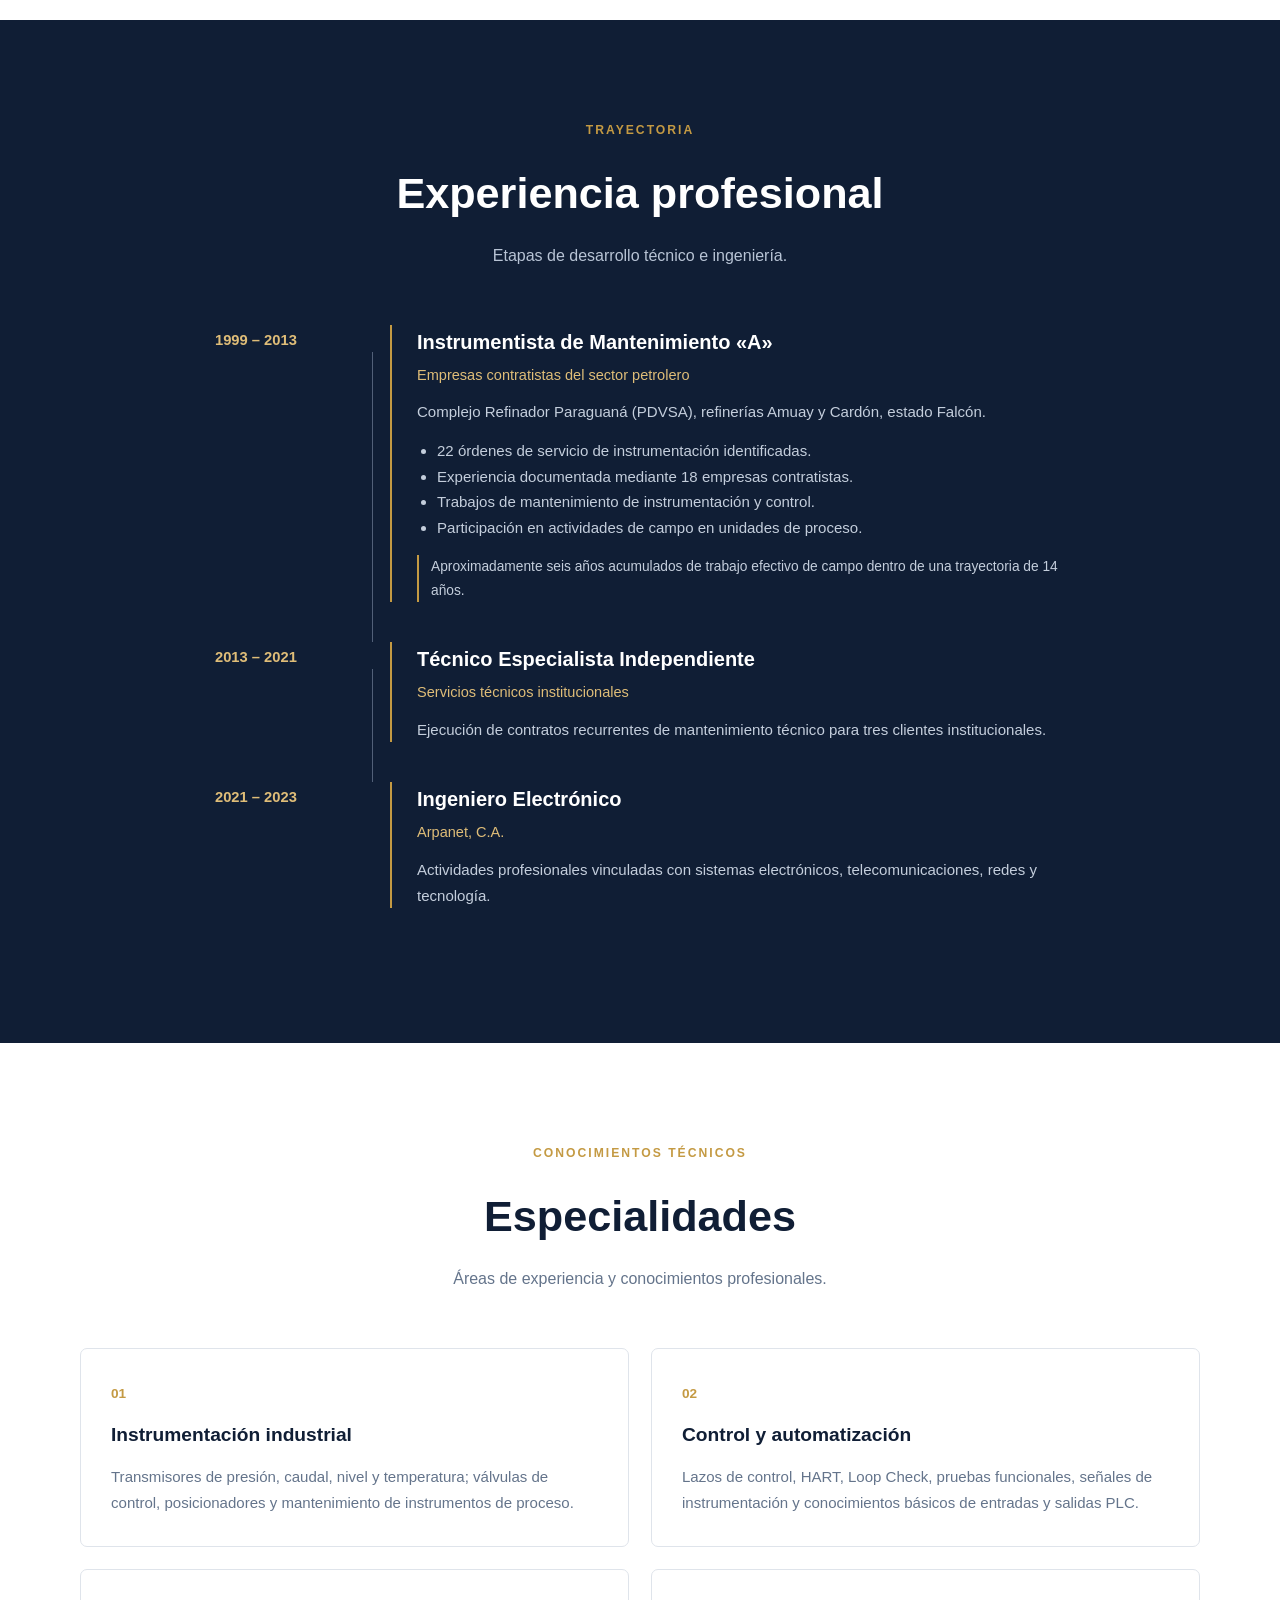
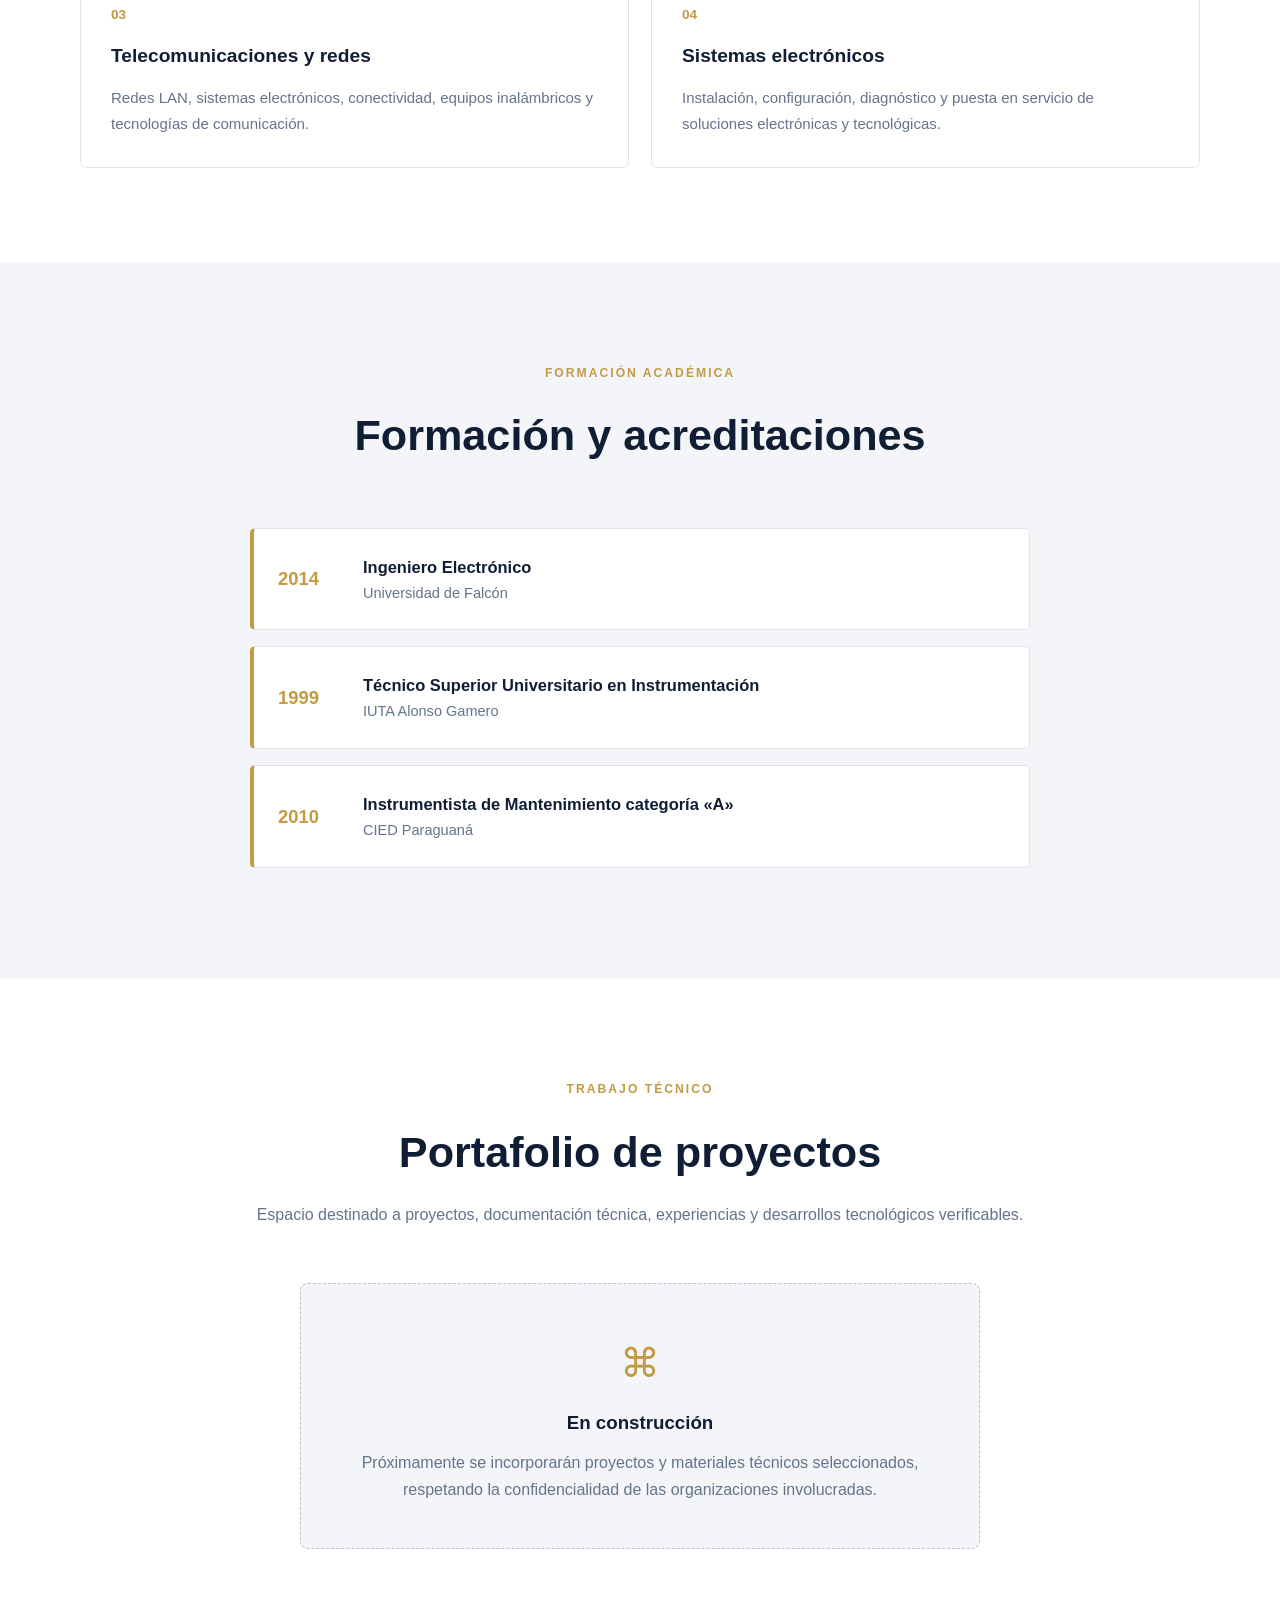
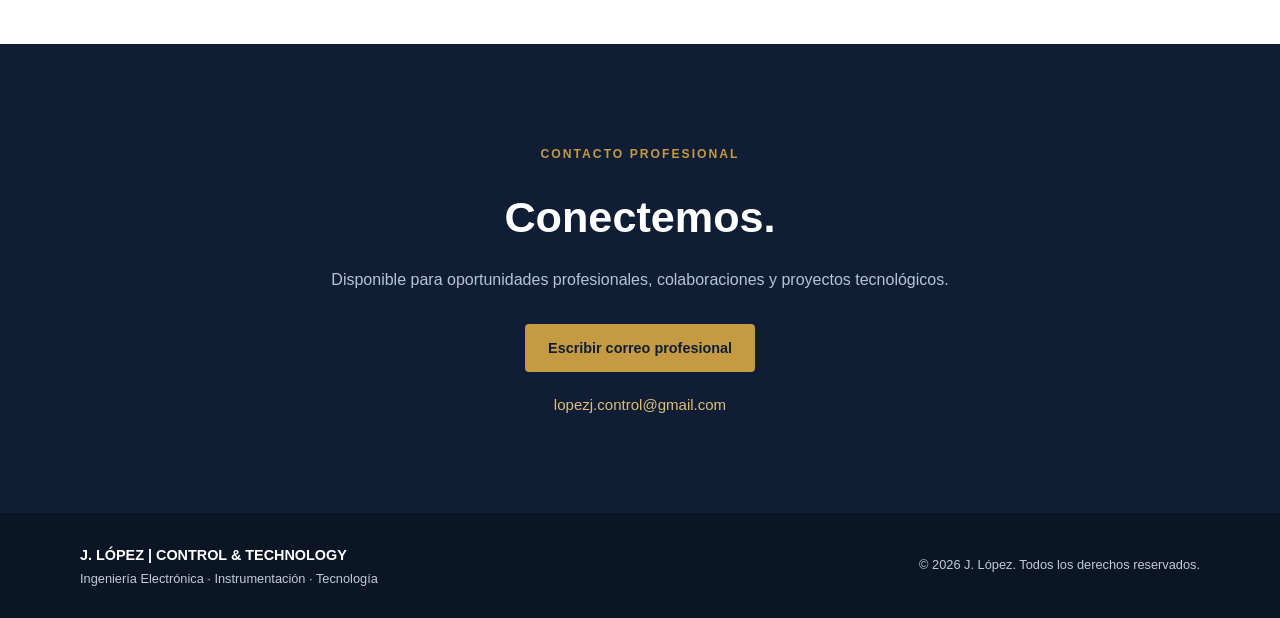
==== commit 1a36b2f9: "Actualiza perfil profesional y sección Sobre mí Updated the 'Sobre mí' section with enhanced content" ====
--- a/index.html
+++ b/index.html
@@ -96,57 +96,74 @@
     </section>
 
     <!-- SOBRE MI -->
-    <section class="section" id="sobre-mi">
-      <div class="container">
-
-        <div class="section-heading">
-          <span class="eyebrow">PRESENTACIÓN</span>
-          <h2>Sobre mí</h2>
-          <p>Una trayectoria construida entre ingeniería y tecnología.</p>
-        </div>
-
-        <div class="about-content">
-          <div class="about-text">
-            <h3>Experiencia técnica, formación y evolución profesional.</h3>
-
-            <p>
-              Soy Ingeniero Electrónico y Técnico Superior Universitario
-              en Instrumentación. Mi trayectoria profesional comprende
-              más de dos décadas de actividad técnica en el sector
-              industrial y tecnológico.
-            </p>
-
-            <p>
-              Entre 1999 y 2013 participé en trabajos de instrumentación
-              y mantenimiento en el Complejo Refinador Paraguaná,
-              específicamente en las refinerías Amuay y Cardón,
-              mediante empresas contratistas.
-            </p>
-
-            <p>
-              Posteriormente desarrollé actividades de mantenimiento
-              técnico independiente y trabajé en ingeniería electrónica,
-              telecomunicaciones, redes y sistemas electrónicos.
-            </p>
-
-            <p>
-              Mi interés profesional se orienta al aprendizaje continuo,
-              la actualización tecnológica y la integración de
-              conocimientos de ingeniería.
-            </p>
-          </div>
-
-          <aside class="about-highlight">
-            <span class="highlight-number">23+</span>
-            <p>Años de trayectoria técnica y profesional.</p>
-            <div class="highlight-divider"></div>
-            <span class="highlight-label">FORMACIÓN DUAL</span>
-            <p>Ingeniería Electrónica + Instrumentación.</p>
-          </aside>
-        </div>
-
-      </div>
-    </section>
+<section class="section" id="sobre-mi">
+  <div class="container">
+
+    <div class="section-heading">
+      <span class="eyebrow">PRESENTACIÓN</span>
+      <h2>Sobre mí</h2>
+      <p>Una trayectoria construida entre ingeniería y tecnología.</p>
+    </div>
+
+    <div class="about-content">
+      <div class="about-text">
+        <h3>Una trayectoria construida entre ingeniería, instrumentación y tecnología.</h3>
+
+        <p>
+          Soy Ingeniero Electrónico y Técnico Superior Universitario
+          en Instrumentación, con una trayectoria profesional técnica
+          desarrollada entre 1999 y 2023 en los sectores industrial
+          y tecnológico.
+        </p>
+
+        <p>
+          Mi experiencia comprende distintas etapas profesionales:
+          trabajos de instrumentación y mantenimiento en el Complejo
+          Refinador Paraguaná (refinerías Amuay y Cardón), prestación
+          independiente de servicios técnicos de mantenimiento y
+          actividades de ingeniería electrónica, telecomunicaciones
+          y sistemas electrónicos en Arpanet, C.A.
+        </p>
+
+        <p>
+          En el sector petrolero, mi trayectoria incluye 22 órdenes
+          de servicio de instrumentación identificadas individualmente,
+          ejecutadas a través de 18 empresas contratistas, con casi
+          seis años acumulados de trabajo efectivo de campo dentro
+          del período 1999–2013.
+        </p>
+
+        <p>
+          Esta experiencia se complementa con mi formación dual en
+          Instrumentación e Ingeniería Electrónica, y con conocimientos
+          aplicados en control de procesos, sistemas electrónicos,
+          redes y tecnologías de comunicación.
+        </p>
+
+        <p>
+          Mantengo una orientación hacia el aprendizaje continuo,
+          la actualización tecnológica y la integración de
+          conocimientos de ingeniería.
+        </p>
+      </div>
+
+      <aside class="about-highlight">
+        <span class="highlight-number">23+</span>
+        <p>
+          Años de trayectoria profesional técnica,
+          desarrollada en distintas etapas entre 1999 y 2023,
+          en los sectores industrial y tecnológico.
+        </p>
+
+        <div class="highlight-divider"></div>
+
+        <span class="highlight-label">FORMACIÓN DUAL</span>
+        <p>Ingeniería Electrónica + Instrumentación.</p>
+      </aside>
+    </div>
+
+  </div>
+</section>
 
     <!-- EXPERIENCIA -->
     <section class="section section-dark" id="experiencia">
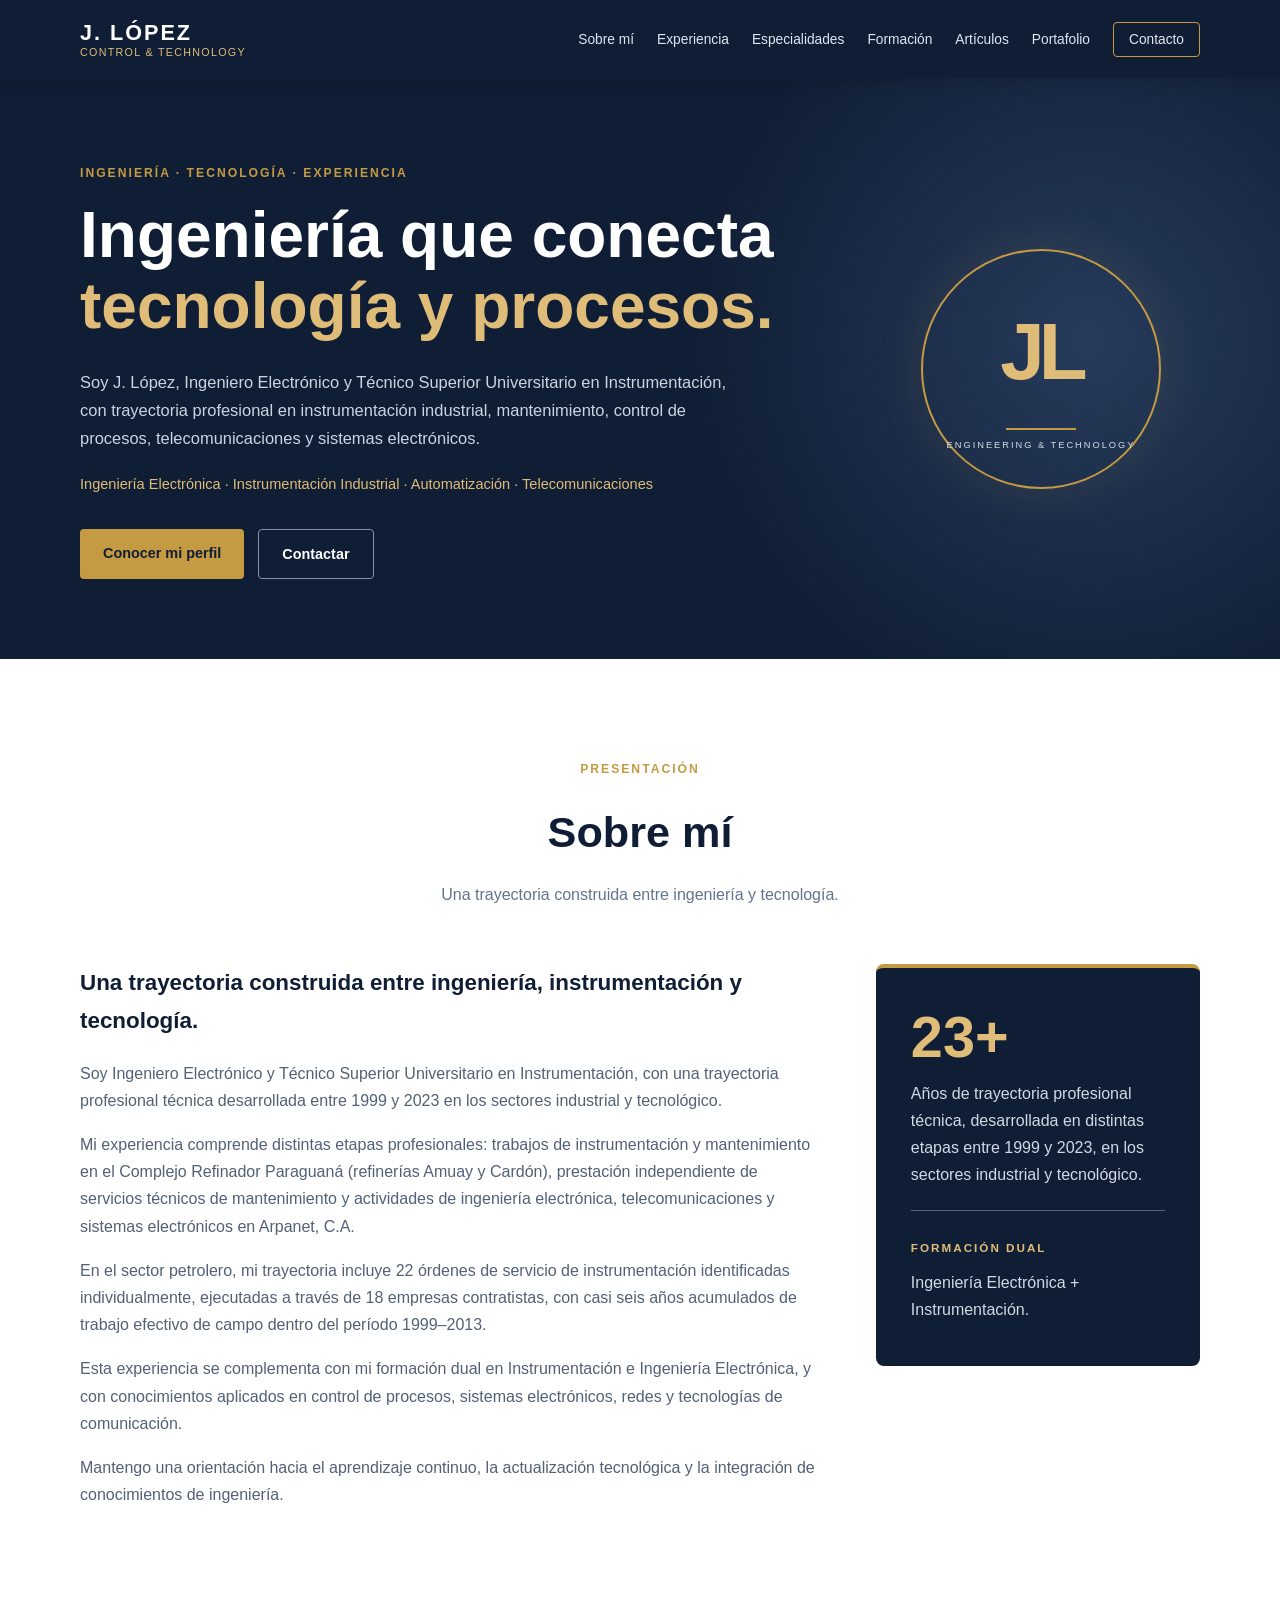
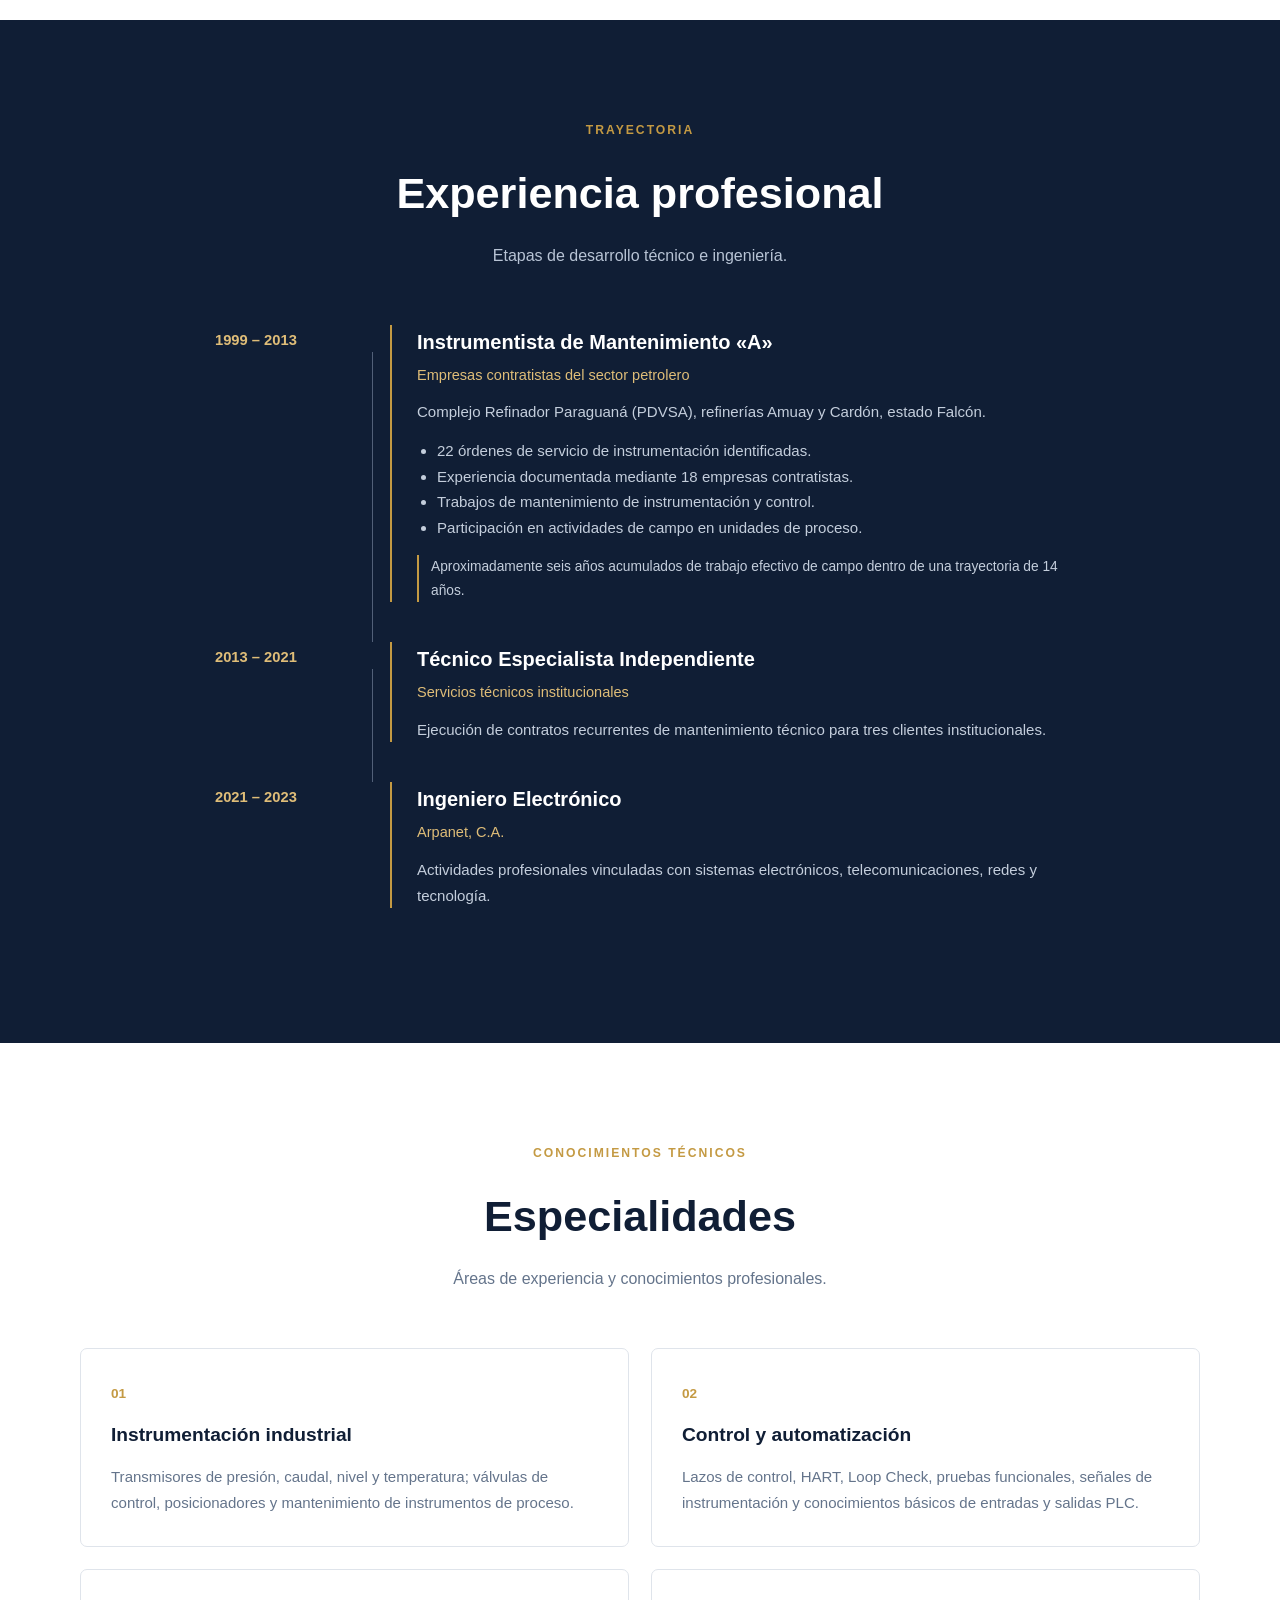
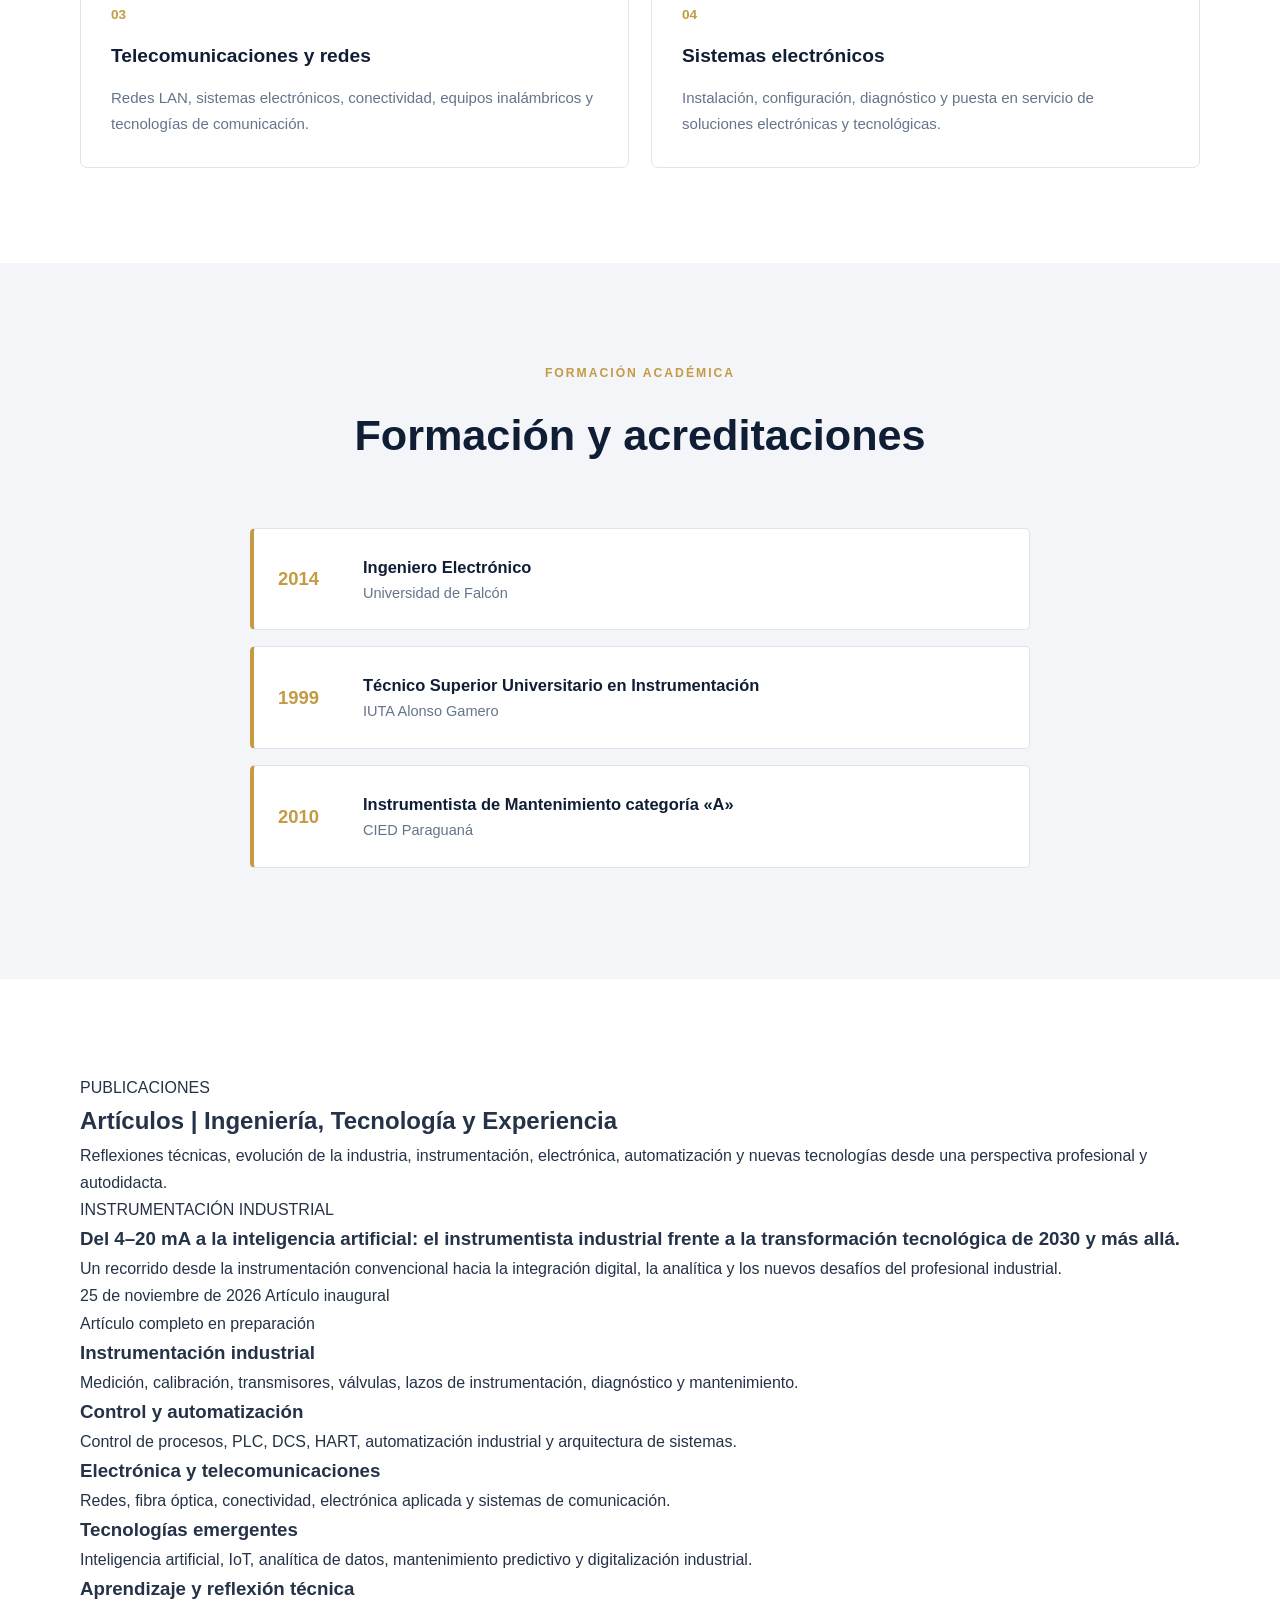
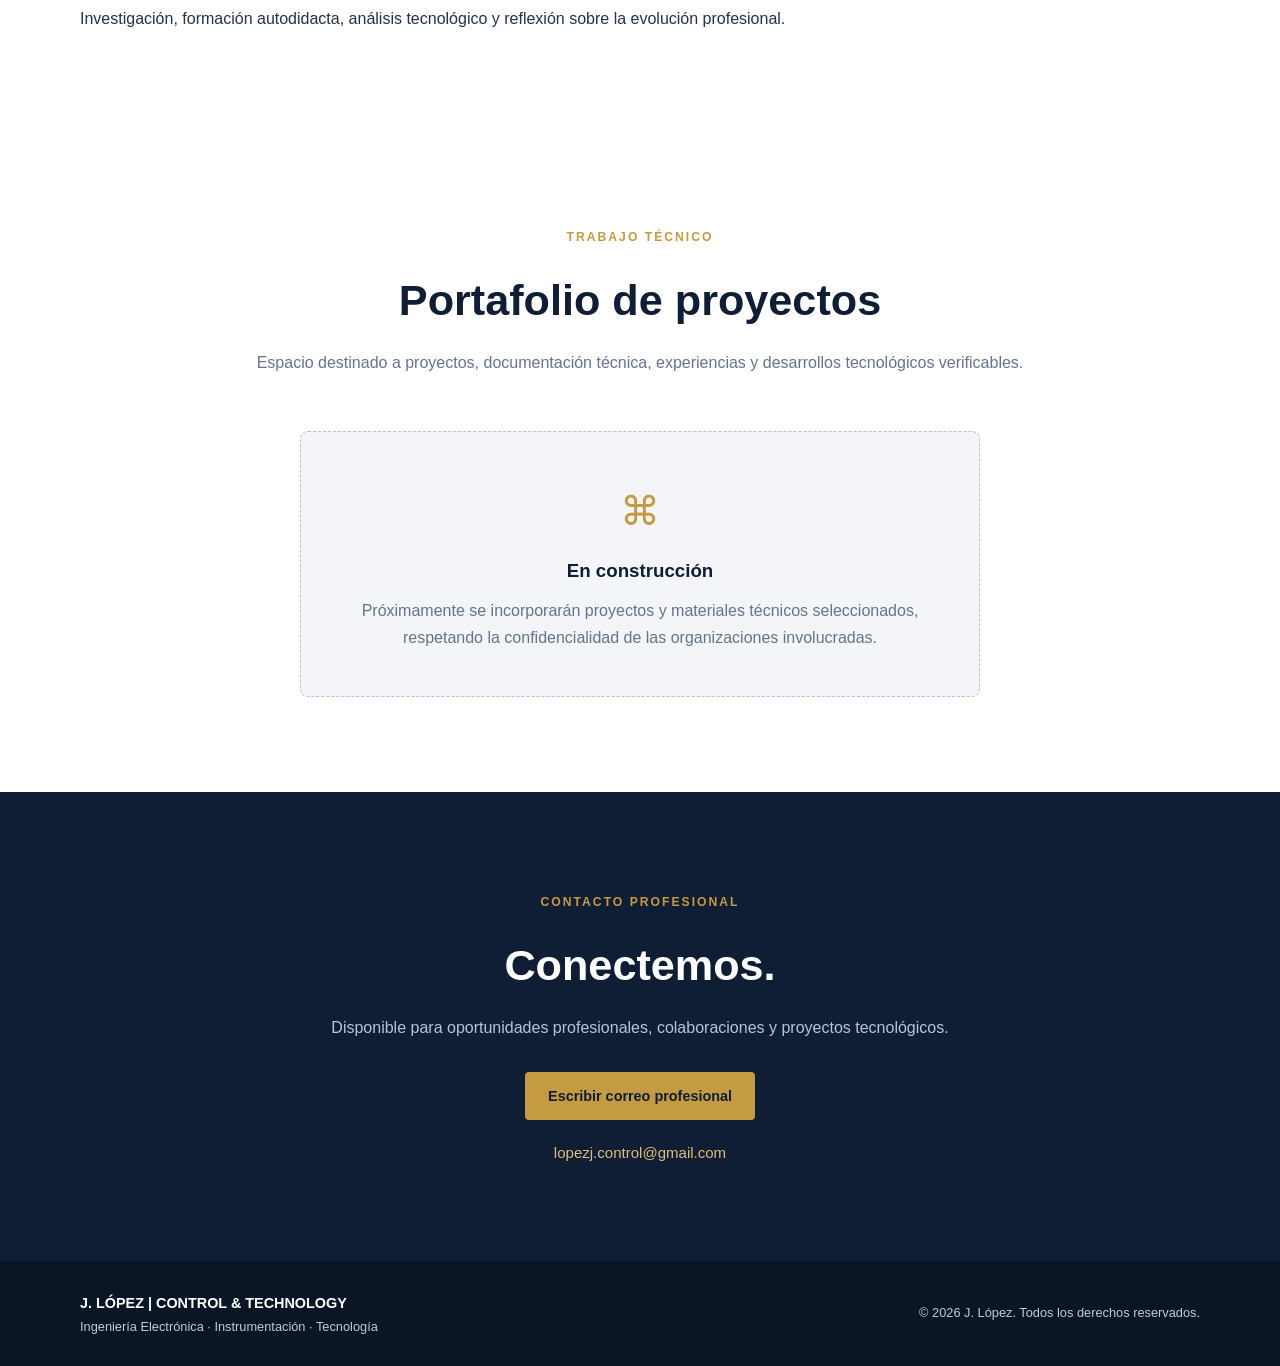
==== commit 917862b2: "Add articles section with featured content Added a new section for articles with a featured article " ====
--- a/index.html
+++ b/index.html
@@ -40,6 +40,7 @@
         <li><a href="#experiencia">Experiencia</a></li>
         <li><a href="#especialidades">Especialidades</a></li>
         <li><a href="#formacion">Formación</a></li>
+        <li><a href="#articulos">Artículos</a></li>
         <li><a href="#portafolio">Portafolio</a></li>
         <li><a href="#contacto" class="nav-contact">Contacto</a></li>
       </ul>
@@ -320,7 +321,101 @@
       </div>
     </section>
 
-    <!-- PORTAFOLIO -->
+<!-- ARTÍCULOS -->
+<section id="articulos" class="section">
+    <div class="container">
+
+        <div class="section-header">
+            <span class="section-label">PUBLICACIONES</span>
+            <h2>Artículos | Ingeniería, Tecnología y Experiencia</h2>
+            <p>
+                Reflexiones técnicas, evolución de la industria,
+                instrumentación, electrónica, automatización y nuevas
+                tecnologías desde una perspectiva profesional y autodidacta.
+            </p>
+        </div>
+
+        <!-- ARTÍCULO DESTACADO -->
+        <article class="article-featured">
+
+            <div class="article-featured-content">
+                <span class="article-category">
+                    INSTRUMENTACIÓN INDUSTRIAL
+                </span>
+
+                <h3>
+                    Del 4–20 mA a la inteligencia artificial:
+                    el instrumentista industrial frente a la
+                    transformación tecnológica de 2030 y más allá.
+                </h3>
+
+                <p class="article-excerpt">
+                    Un recorrido desde la instrumentación convencional
+                    hacia la integración digital, la analítica y los
+                    nuevos desafíos del profesional industrial.
+                </p>
+
+                <div class="article-meta">
+                    <span>25 de noviembre de 2026</span>
+                    <span>Artículo inaugural</span>
+                </div>
+
+                <span class="article-coming-soon">
+                    Artículo completo en preparación
+                </span>
+            </div>
+
+        </article>
+
+        <!-- LÍNEAS EDITORIALES -->
+        <div class="article-categories">
+
+            <div class="article-category-card">
+                <h3>Instrumentación industrial</h3>
+                <p>
+                    Medición, calibración, transmisores, válvulas,
+                    lazos de instrumentación, diagnóstico y mantenimiento.
+                </p>
+            </div>
+
+            <div class="article-category-card">
+                <h3>Control y automatización</h3>
+                <p>
+                    Control de procesos, PLC, DCS, HART, automatización
+                    industrial y arquitectura de sistemas.
+                </p>
+            </div>
+
+            <div class="article-category-card">
+                <h3>Electrónica y telecomunicaciones</h3>
+                <p>
+                    Redes, fibra óptica, conectividad, electrónica
+                    aplicada y sistemas de comunicación.
+                </p>
+            </div>
+
+            <div class="article-category-card">
+                <h3>Tecnologías emergentes</h3>
+                <p>
+                    Inteligencia artificial, IoT, analítica de datos,
+                    mantenimiento predictivo y digitalización industrial.
+                </p>
+            </div>
+
+            <div class="article-category-card">
+                <h3>Aprendizaje y reflexión técnica</h3>
+                <p>
+                    Investigación, formación autodidacta, análisis
+                    tecnológico y reflexión sobre la evolución profesional.
+                </p>
+            </div>
+
+        </div>
+
+    </div>
+</section>
+    
+        <!-- PORTAFOLIO -->
     <section class="section" id="portafolio">
       <div class="container">
 
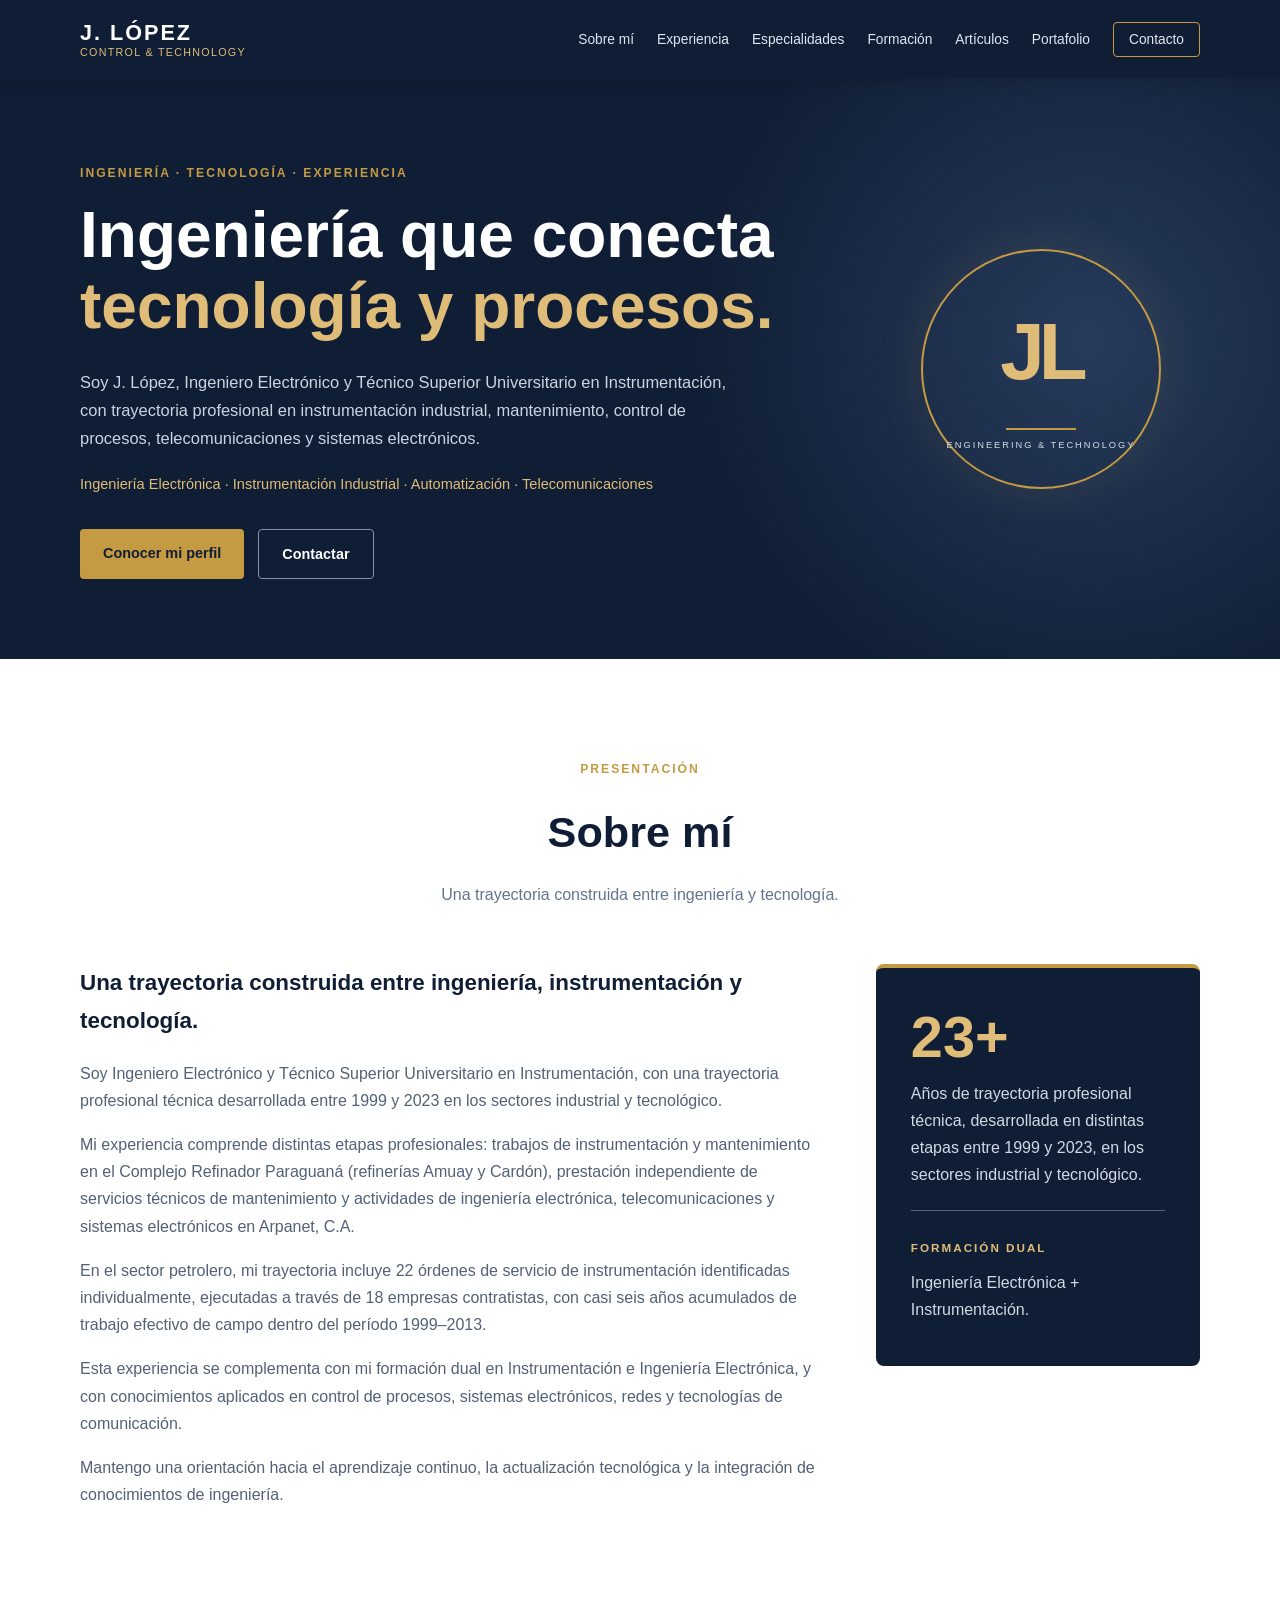
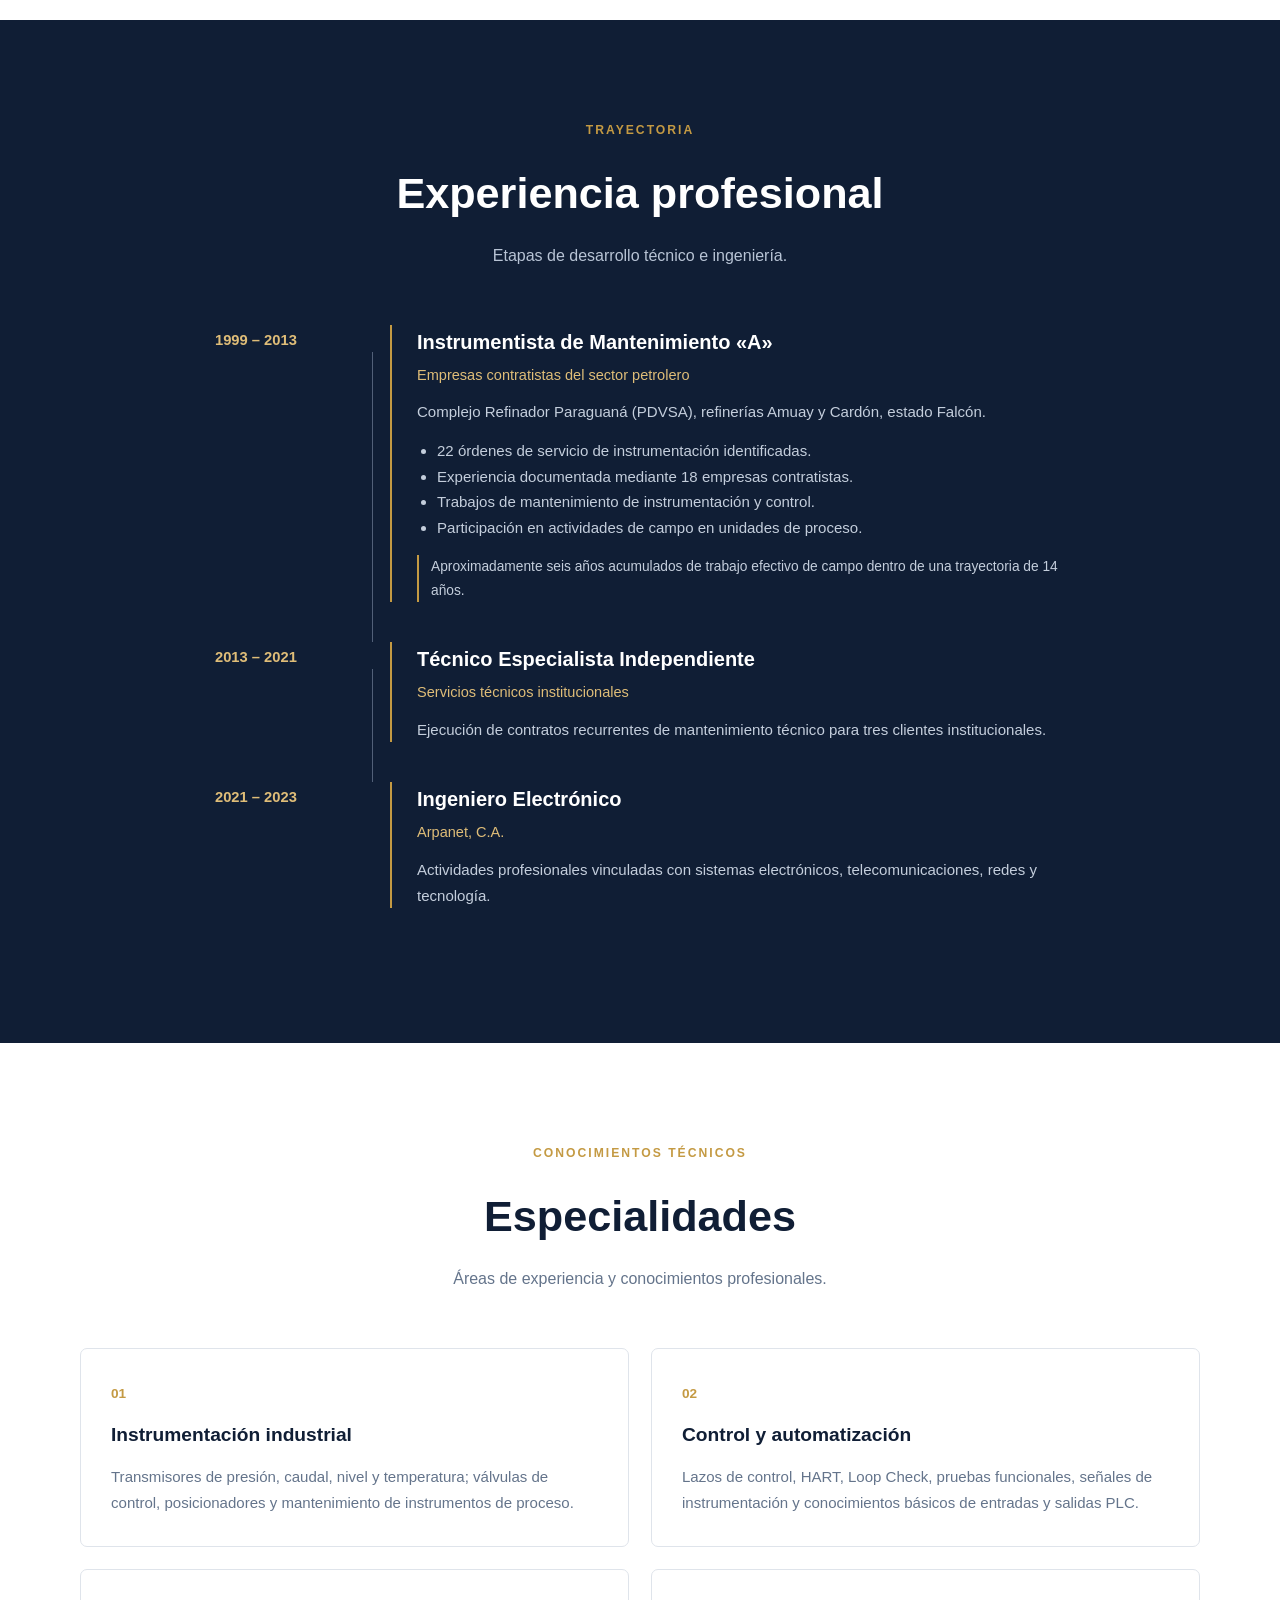
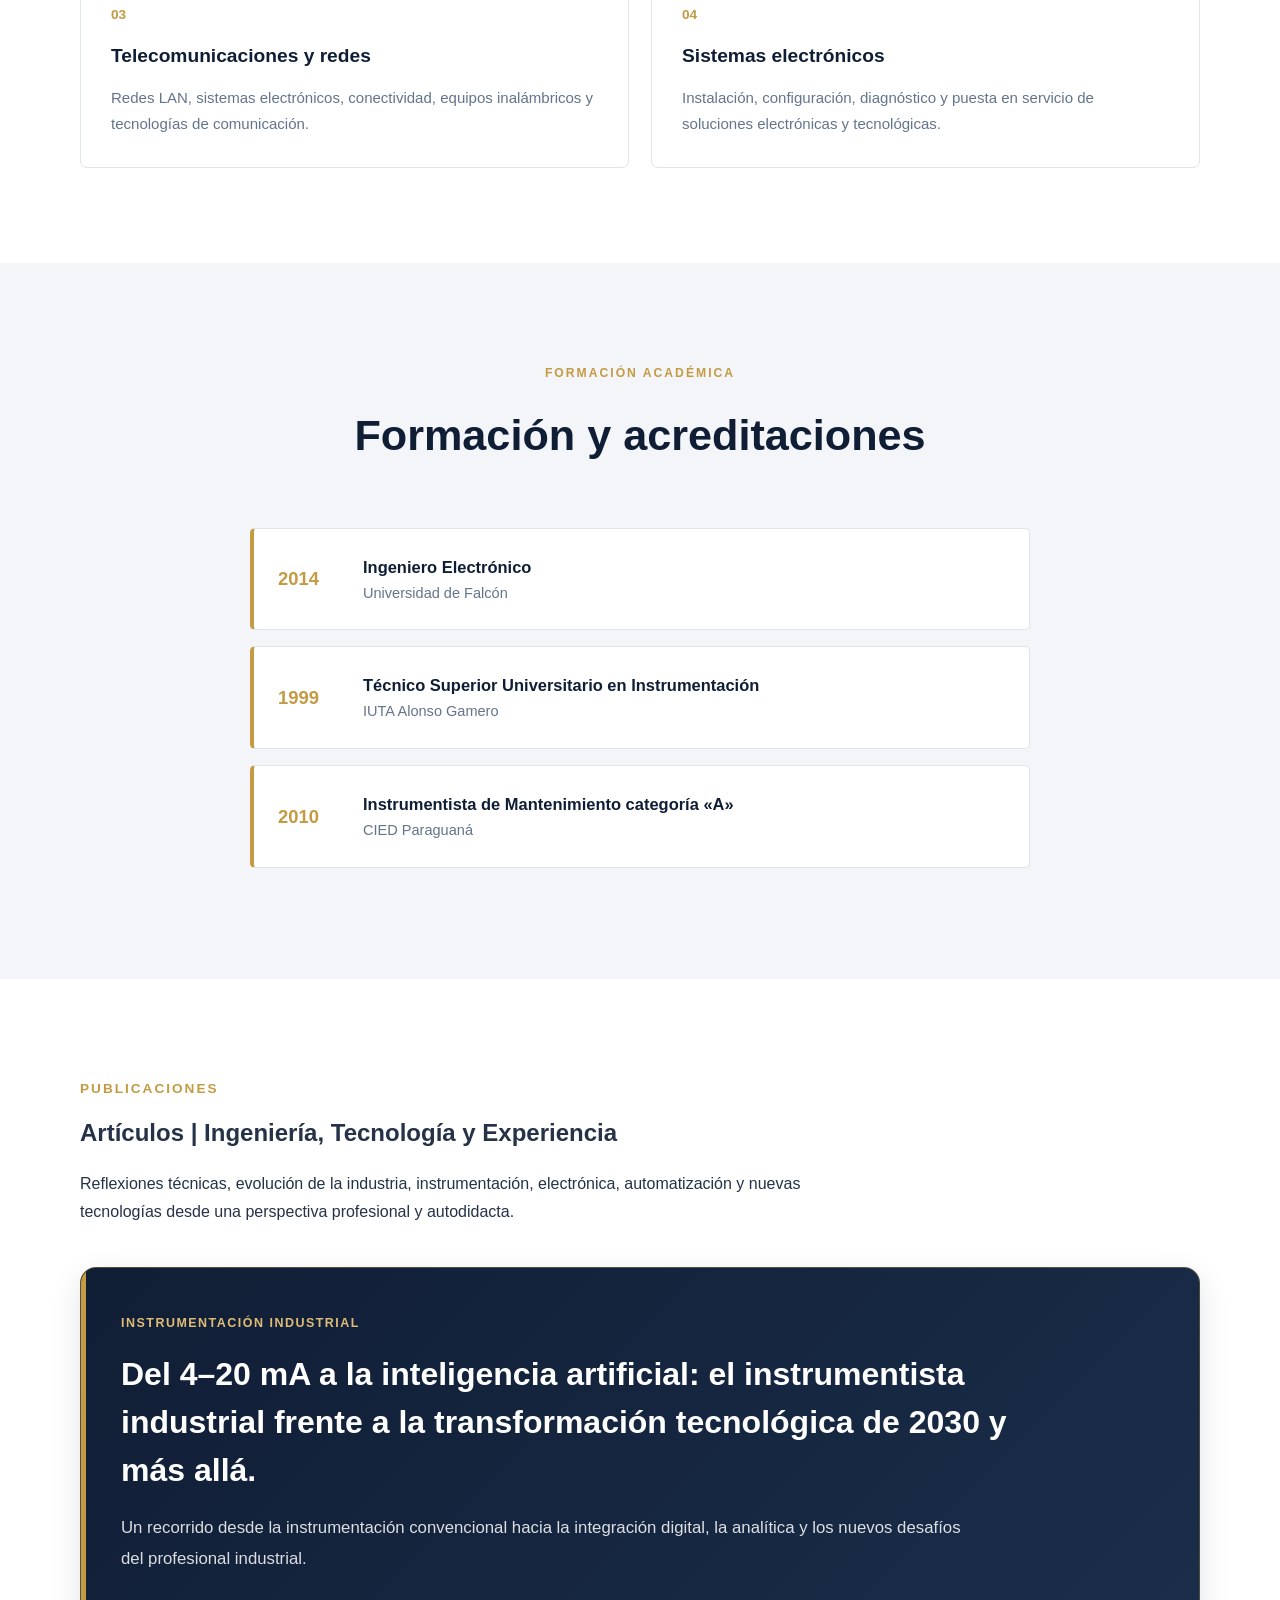
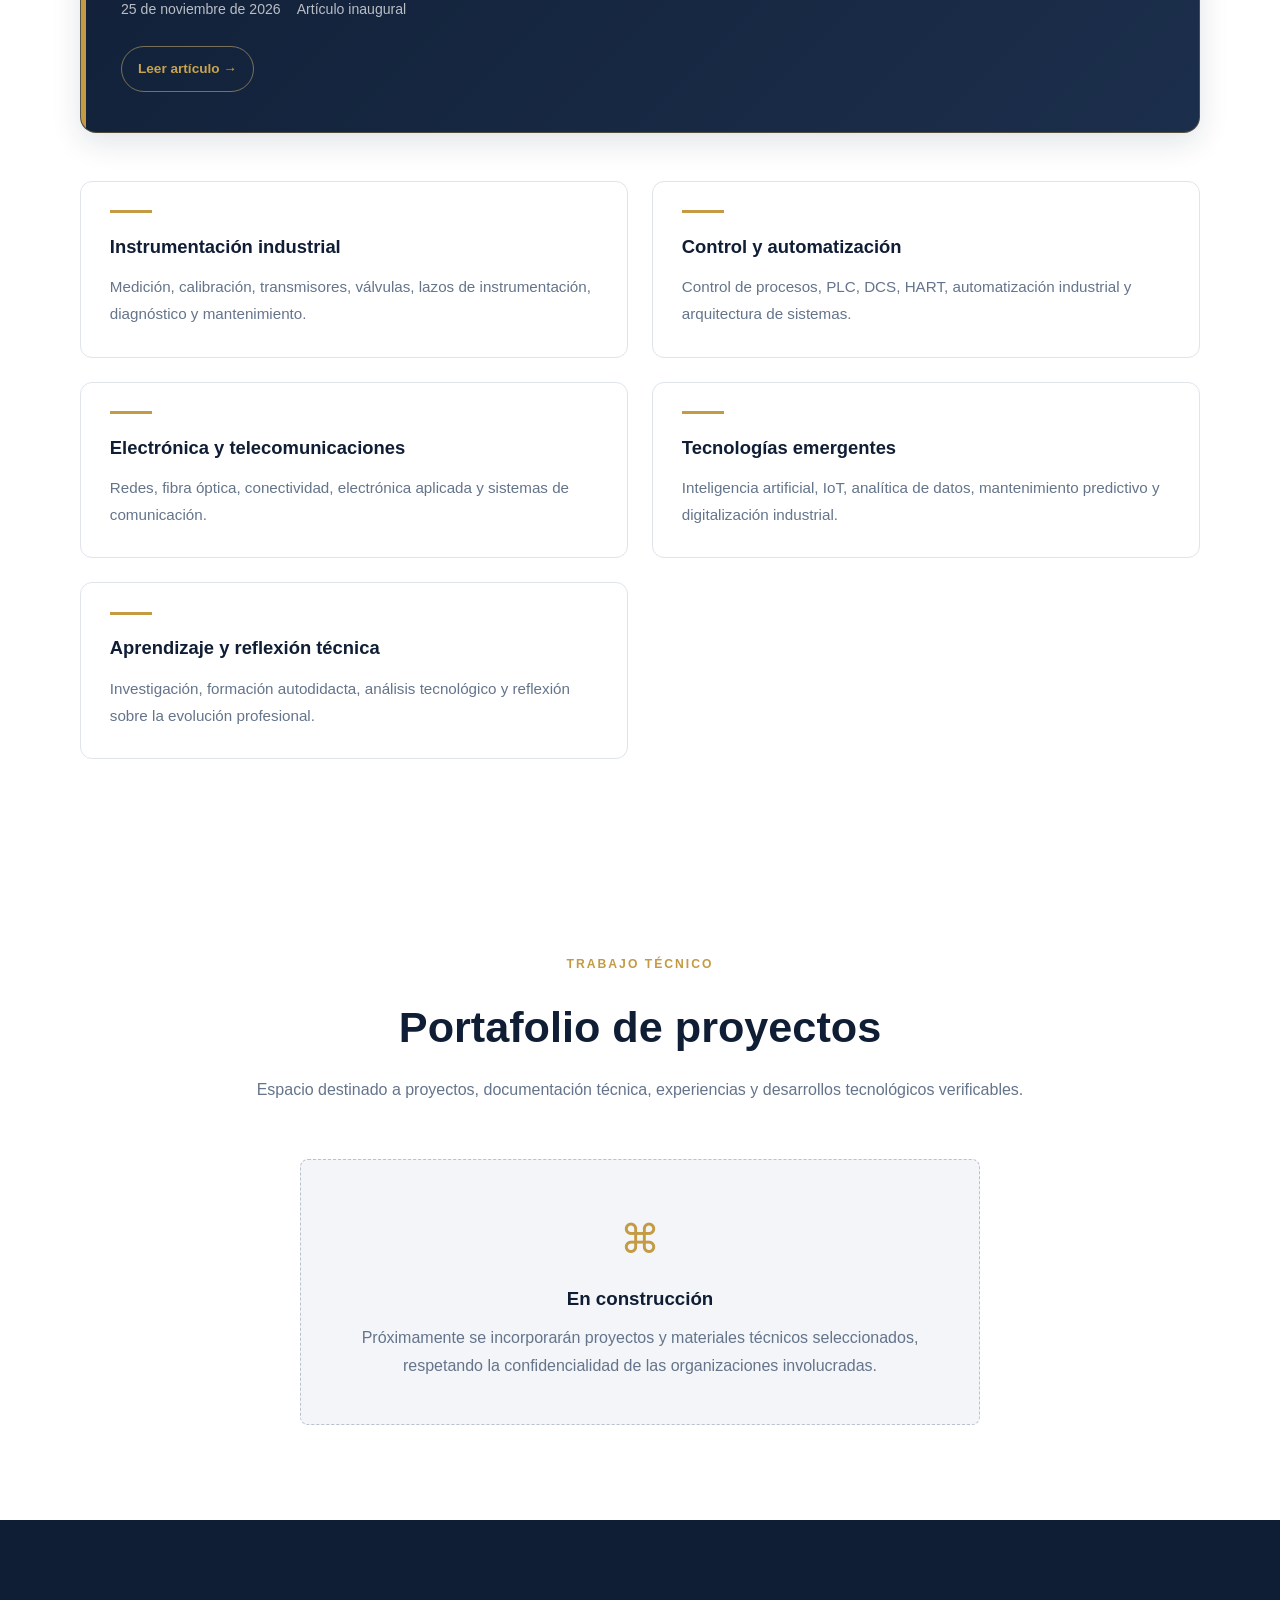
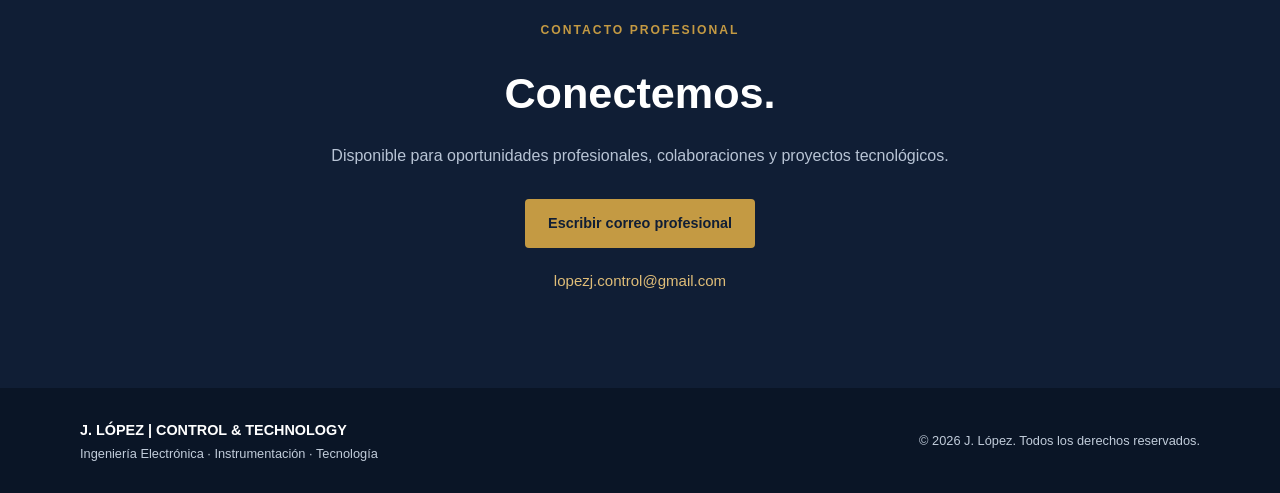
==== commit 3743d838: "Enlazar artículo inaugural desde la página principal" ====
--- a/index.html
+++ b/index.html
@@ -361,7 +361,9 @@
                 </div>
 
                 <span class="article-coming-soon">
-                    Artículo completo en preparación
+                    
+<a href="articulos/del-4-20-ma-a-la-inteligencia-artificial/" style="display:inline-block; color:#c9a44c; font-weight:700; text-decoration:none;">Leer artículo →</a>
+
                 </span>
             </div>
 
--- a/css/styles.css
+++ b/css/styles.css
@@ -644,3 +644,204 @@
   }
 
 }
+
+
+/* =========================================
+   SECCIÓN ARTÍCULOS | J. LÓPEZ
+   CONTROL & TECHNOLOGY
+   ========================================= */
+
+#articulos {
+    position: relative;
+}
+
+#articulos .section-header {
+    margin-bottom: 2.5rem;
+}
+
+#articulos .section-label {
+    display: inline-block;
+    color: var(--gold);
+    font-weight: 700;
+    letter-spacing: 2px;
+    font-size: 0.85rem;
+    margin-bottom: 0.8rem;
+}
+
+#articulos .section-header h2 {
+    margin-bottom: 1rem;
+}
+
+#articulos .section-header p {
+    max-width: 800px;
+    line-height: 1.8;
+}
+
+/* Artículo destacado */
+
+#articulos .article-featured {
+    position: relative;
+    overflow: hidden;
+    background: linear-gradient(
+        135deg,
+        var(--navy),
+        var(--navy-light)
+    );
+    color: var(--white);
+    border: 1px solid rgba(196, 154, 67, 0.35);
+    border-radius: 16px;
+    padding: 2.5rem;
+    margin-bottom: 3rem;
+    box-shadow: 0 10px 30px rgba(16, 30, 53, 0.12);
+}
+
+#articulos .article-featured::before {
+    content: "";
+    position: absolute;
+    top: 0;
+    left: 0;
+    width: 5px;
+    height: 100%;
+    background: var(--gold);
+}
+
+#articulos .article-featured-content {
+    position: relative;
+    z-index: 1;
+}
+
+#articulos .article-category {
+    display: inline-block;
+    color: var(--gold-light);
+    font-size: 0.78rem;
+    font-weight: 700;
+    letter-spacing: 1.5px;
+    line-height: 1.6;
+    margin-bottom: 1rem;
+}
+
+#articulos .article-featured h3 {
+    color: var(--white);
+    font-size: clamp(1.35rem, 3vw, 2rem);
+    line-height: 1.5;
+    margin-bottom: 1.2rem;
+    max-width: 950px;
+}
+
+#articulos .article-excerpt {
+    color: rgba(255, 255, 255, 0.85);
+    font-size: 1.05rem;
+    line-height: 1.8;
+    max-width: 850px;
+    margin-bottom: 1.5rem;
+}
+
+#articulos .article-meta {
+    display: flex;
+    flex-wrap: wrap;
+    gap: 1rem;
+    color: rgba(255, 255, 255, 0.7);
+    font-size: 0.88rem;
+    margin-bottom: 1.5rem;
+}
+
+#articulos .article-coming-soon {
+    display: inline-block;
+    border: 1px solid rgba(223, 189, 120, 0.5);
+    border-radius: 30px;
+    padding: 0.65rem 1rem;
+    color: var(--gold-light);
+    font-size: 0.85rem;
+    font-weight: 600;
+}
+
+/* Categorías editoriales */
+
+#articulos .article-categories {
+    display: grid;
+    grid-template-columns: repeat(2, minmax(0, 1fr));
+    gap: 1.5rem;
+}
+
+#articulos .article-category-card {
+    position: relative;
+    background: var(--white);
+    border: 1px solid var(--border);
+    border-radius: 12px;
+    padding: 1.8rem;
+    transition: transform 0.25s ease,
+                box-shadow 0.25s ease,
+                border-color 0.25s ease;
+}
+
+#articulos .article-category-card::before {
+    content: "";
+    display: block;
+    width: 42px;
+    height: 3px;
+    background: var(--gold);
+    margin-bottom: 1.2rem;
+}
+
+#articulos .article-category-card h3 {
+    color: var(--navy);
+    font-size: 1.15rem;
+    line-height: 1.5;
+    margin-bottom: 0.8rem;
+}
+
+#articulos .article-category-card p {
+    color: var(--gray);
+    line-height: 1.8;
+    font-size: 0.95rem;
+    margin: 0;
+}
+
+#articulos .article-category-card:hover {
+    transform: translateY(-4px);
+    border-color: var(--gold);
+    box-shadow: 0 10px 25px rgba(16, 30, 53, 0.08);
+}
+
+/* Adaptación para tabletas y móviles */
+
+@media (max-width: 850px) {
+
+    #articulos .article-categories {
+        grid-template-columns: 1fr;
+    }
+
+    #articulos .article-featured {
+        padding: 2rem;
+    }
+}
+
+@media (max-width: 600px) {
+
+    #articulos .article-featured {
+        padding: 1.5rem;
+        border-radius: 12px;
+    }
+
+    #articulos .article-featured h3 {
+        font-size: 1.3rem;
+        line-height: 1.5;
+    }
+
+    #articulos .article-excerpt {
+        font-size: 0.95rem;
+    }
+
+    #articulos .article-meta {
+        flex-direction: column;
+        gap: 0.5rem;
+    }
+
+    #articulos .article-category-card {
+        padding: 1.4rem;
+    }
+
+    #articulos .article-category-card h3 {
+        font-size: 1.05rem;
+    }
+}
